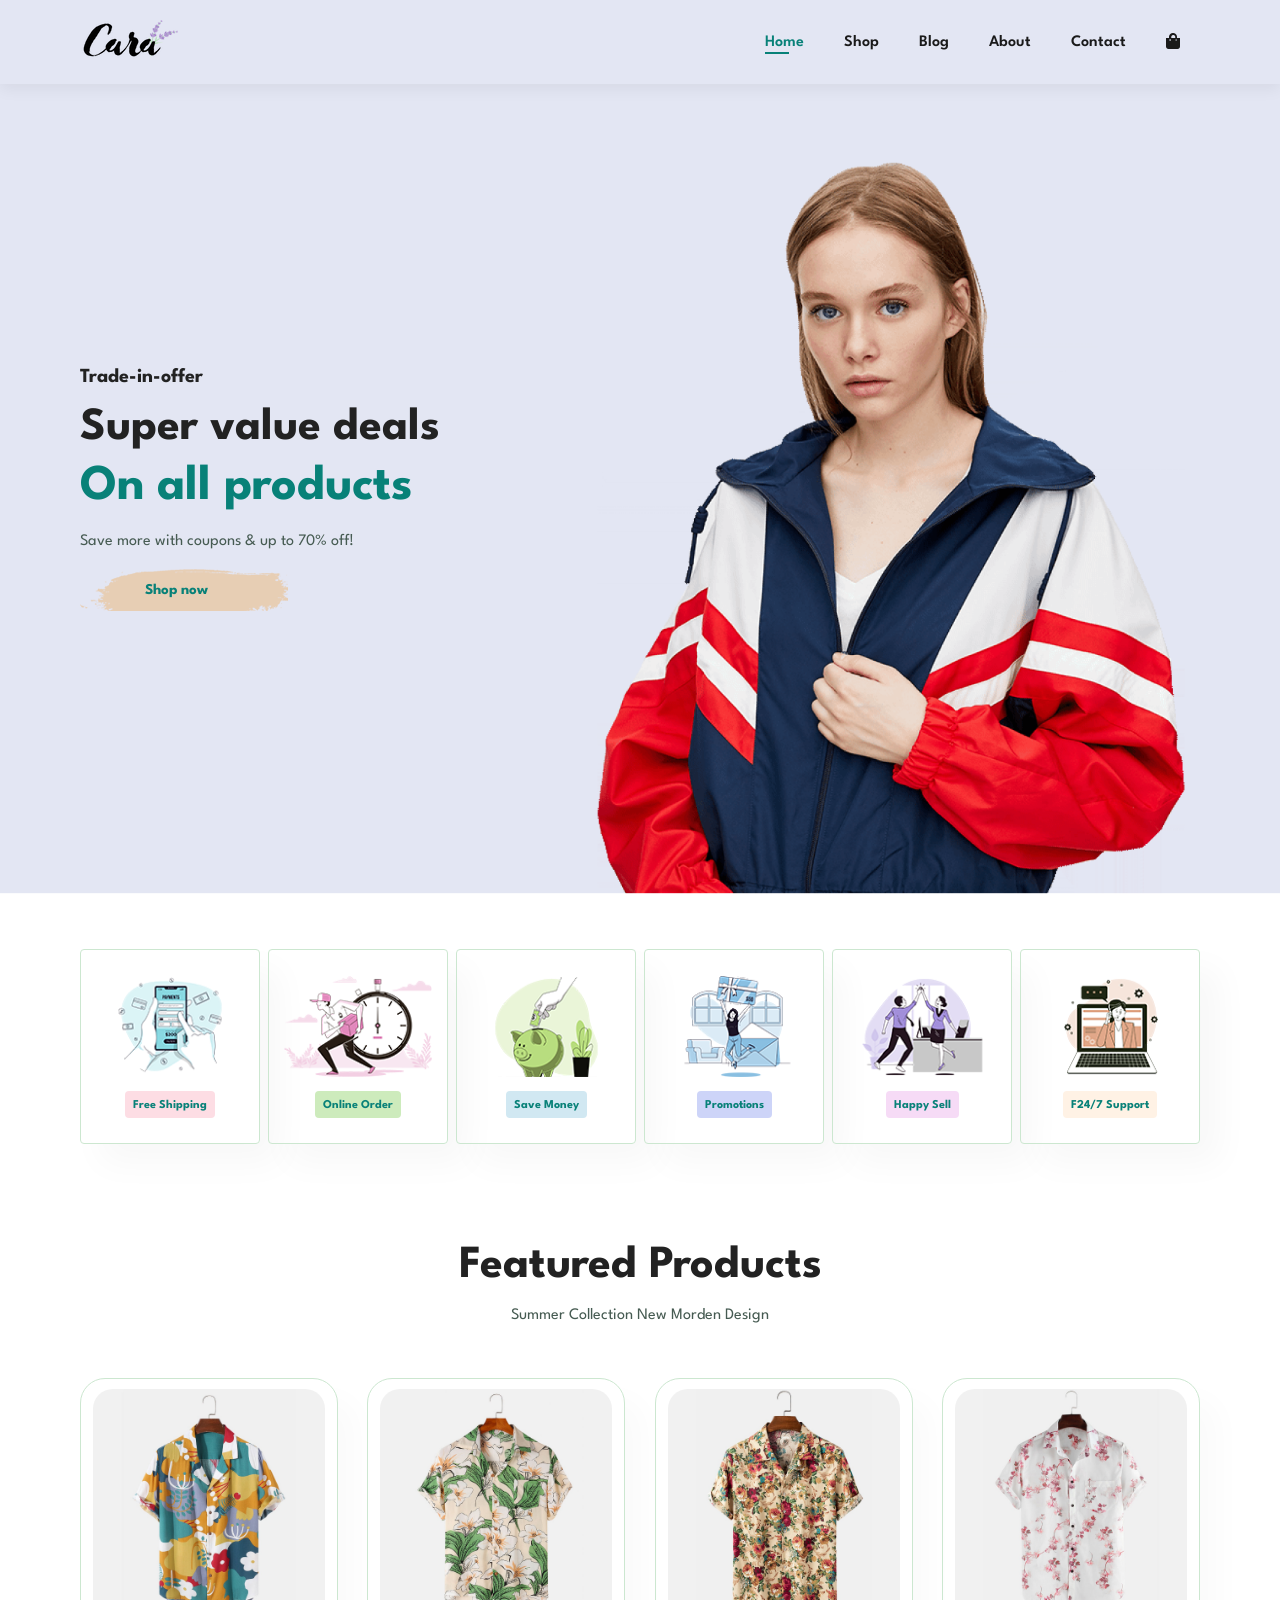
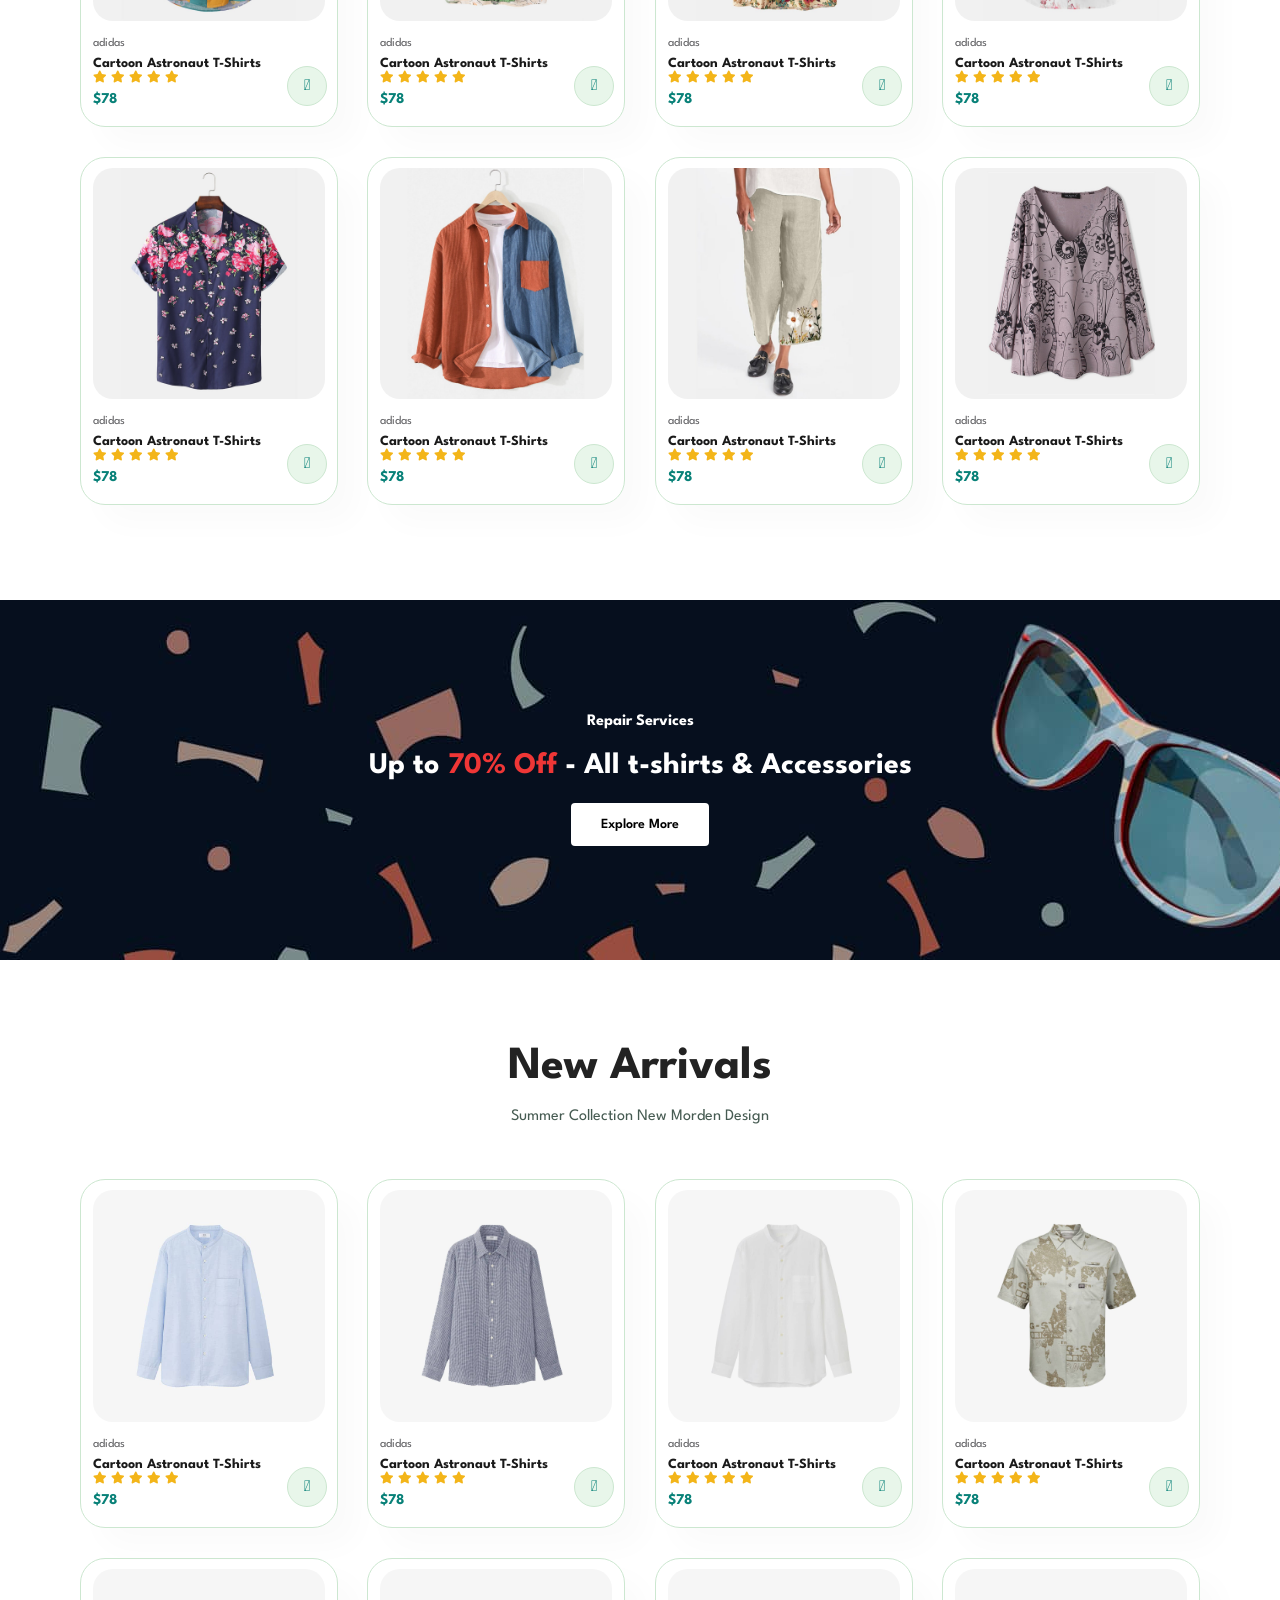
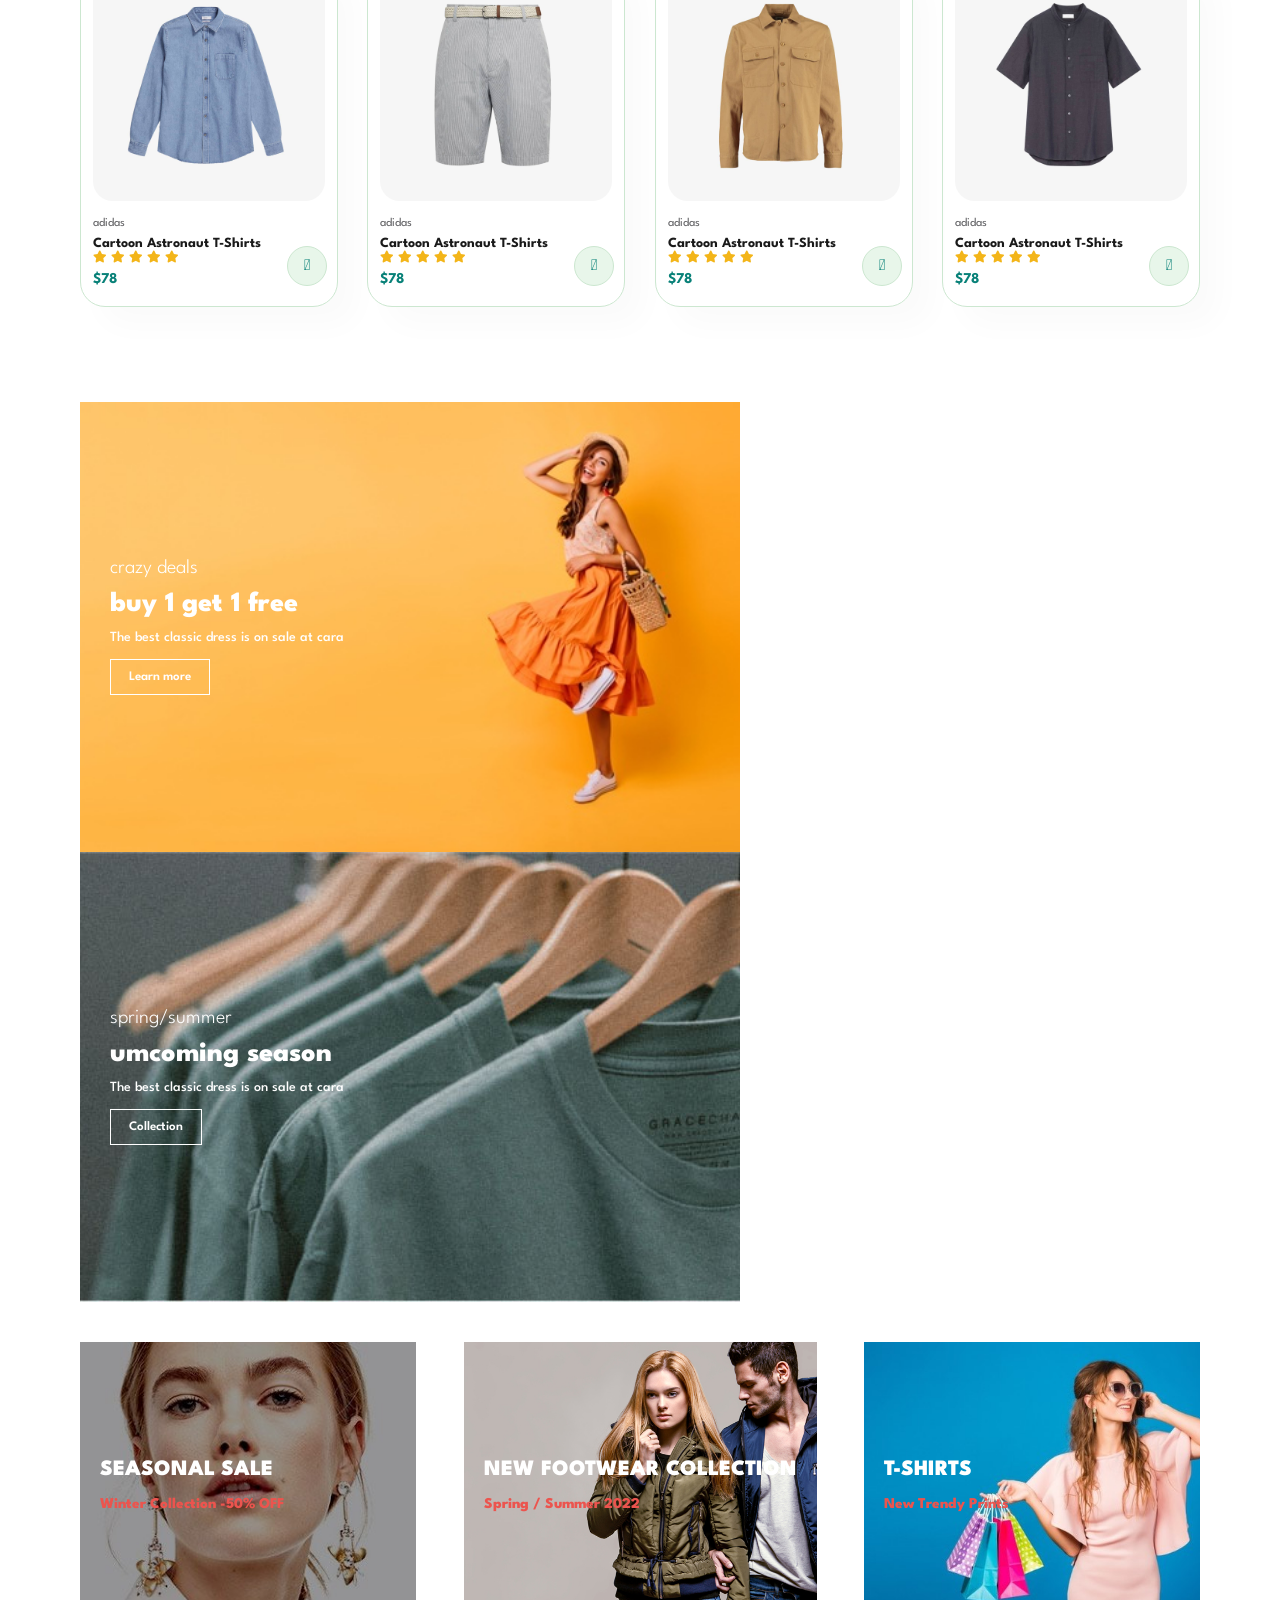
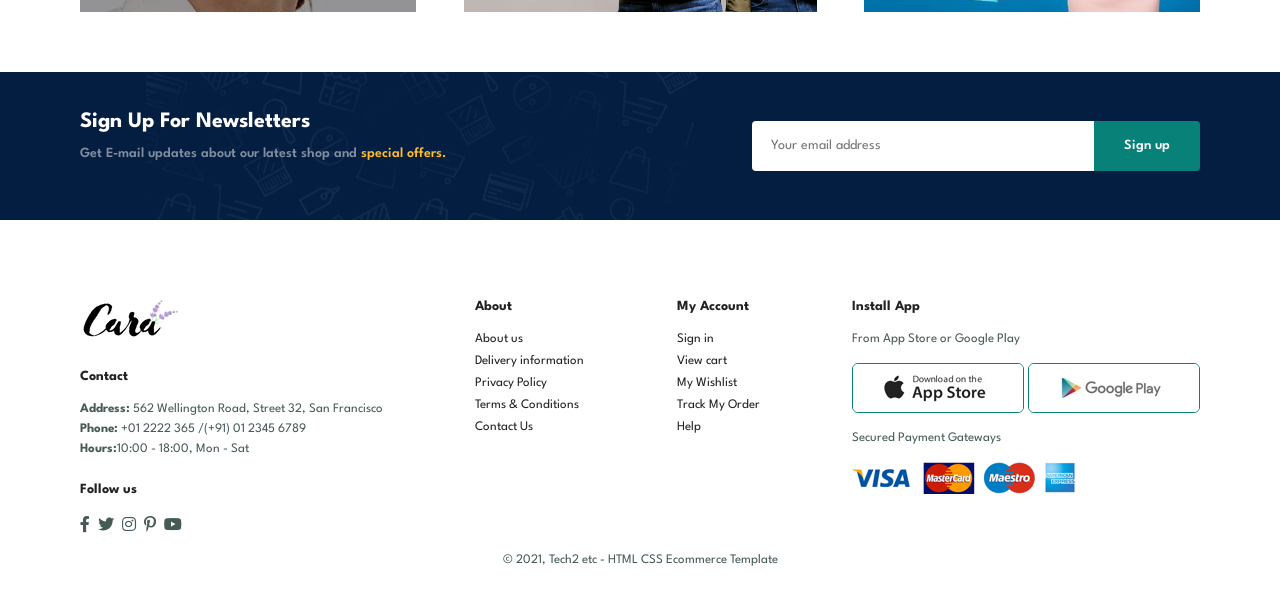
==== index.html @ e476ff04 "updated" ====
<!DOCTYPE html>
<html lang="en">
  <head>
    <meta charset="UTF-8" />
    <meta http-equiv="X-UA-Compatible" content="IE=edge" />
    <meta name="viewport" content="width=device-width, initial-scale=1.0" />
    <title>Tech2etc Ecommerce Tutorial</title>
    <!-- <link
      rel="stylesheet"
      href="path/to/font-awesome/css/font-awesome.min.css"
    /> -->
    <link
      rel="stylesheet"
      href="https://pro.fontawesome.com/releases/v5.10.0/css/all.css"
    />

    <link rel="stylesheet" href="style.css" />
  </head>
  <!-- were it is -->
  <body>
    <section id="header">
      <a href="index.html"><img src="img/logo.png" class="logo" alt="" /></a>

      <div>
        <ul id="navbar">
          <li><a class="active" href="index.html">Home</a></li>
          <li><a href="shop.html">Shop</a></li>
          <li><a href="blog.html">Blog</a></li>
          <li><a href="about.html">About</a></li>
          <li><a href="contact.html">Contact</a></li>
          <li id="lg-bag">
            <a href="cart.html"
              ><i class="fa fa-shopping-bag" aria-hidden="true"></i>
            </a>
          </li>
          <a href="#" id="close"><i class="far fa-times"></i></a>
        </ul>
      </div>
      <div id="mobile">
        <a href="cart.html"
          ><i class="fa fa-shopping-bag" aria-hidden="true"></i>
        </a>
        <i id="bar" class="fas fa-outdent"></i>
      </div>
    </section>

    <section id="hero">
      <h4>Trade-in-offer</h4>
      <h2>Super value deals</h2>
      <h1>On all products</h1>
      <p>Save more with coupons & up to 70% off!</p>
      <button>Shop now</button>
    </section>

    <section id="feature" class="section-p1">
      <div class="fe-box">
        <img src="img/features/f1.png" alt="" />
        <h6>Free Shipping</h6>
      </div>
      <div class="fe-box">
        <img src="img/features/f2.png" alt="" />
        <h6>Online Order</h6>
      </div>
      <div class="fe-box">
        <img src="img/features/f3.png" alt="" />
        <h6>Save Money</h6>
      </div>
      <div class="fe-box">
        <img src="img/features/f4.png" alt="" />
        <h6>Promotions</h6>
      </div>
      <div class="fe-box">
        <img src="img/features/f5.png" alt="" />
        <h6>Happy Sell</h6>
      </div>
      <div class="fe-box">
        <img src="img/features/f6.png" alt="" />
        <h6>F24/7 Support</h6>
      </div>
    </section>

    <section id="product1" class="section-p1">
      <h2>Featured Products</h2>
      <p>Summer Collection New Morden Design</p>
      <div class="pro-container">
        <div class="pro">
          <img src="img/products/f1.jpg" alt="" />
          <div class="des">
            <span>adidas</span>
            <h5>Cartoon Astronaut T-Shirts</h5>
            <div class="star">
              <i class="fas fa-star"></i>
              <i class="fas fa-star"></i>
              <i class="fas fa-star"></i>
              <i class="fas fa-star"></i>
              <i class="fas fa-star"></i>
            </div>
            <h4>$78</h4>
          </div>
          <a href="#"><i class="fal fa-shopping-cart cart"></i></a>
        </div>

        <div class="pro">
          <img src="img/products/f2.jpg" alt="" />
          <div class="des">
            <span>adidas</span>
            <h5>Cartoon Astronaut T-Shirts</h5>
            <div class="star">
              <i class="fas fa-star"></i>
              <i class="fas fa-star"></i>
              <i class="fas fa-star"></i>
              <i class="fas fa-star"></i>
              <i class="fas fa-star"></i>
            </div>
            <h4>$78</h4>
          </div>
          <a href="#"><i class="fal fa-shopping-cart cart"></i></a>
        </div>

        <div class="pro">
          <img src="img/products/f3.jpg" alt="" />
          <div class="des">
            <span>adidas</span>
            <h5>Cartoon Astronaut T-Shirts</h5>
            <div class="star">
              <i class="fas fa-star"></i>
              <i class="fas fa-star"></i>
              <i class="fas fa-star"></i>
              <i class="fas fa-star"></i>
              <i class="fas fa-star"></i>
            </div>
            <h4>$78</h4>
          </div>
          <a href="#"><i class="fal fa-shopping-cart cart"></i></a>
        </div>

        <div class="pro">
          <img src="img/products/f4.jpg" alt="" />
          <div class="des">
            <span>adidas</span>
            <h5>Cartoon Astronaut T-Shirts</h5>
            <div class="star">
              <i class="fas fa-star"></i>
              <i class="fas fa-star"></i>
              <i class="fas fa-star"></i>
              <i class="fas fa-star"></i>
              <i class="fas fa-star"></i>
            </div>
            <h4>$78</h4>
          </div>
          <a href="#"><i class="fal fa-shopping-cart cart"></i></a>
        </div>

        <div class="pro">
          <img src="img/products/f5.jpg" alt="" />
          <div class="des">
            <span>adidas</span>
            <h5>Cartoon Astronaut T-Shirts</h5>
            <div class="star">
              <i class="fas fa-star"></i>
              <i class="fas fa-star"></i>
              <i class="fas fa-star"></i>
              <i class="fas fa-star"></i>
              <i class="fas fa-star"></i>
            </div>
            <h4>$78</h4>
          </div>
          <a href="#"><i class="fal fa-shopping-cart cart"></i></a>
        </div>

        <div class="pro">
          <img src="img/products/f6.jpg" alt="" />
          <div class="des">
            <span>adidas</span>
            <h5>Cartoon Astronaut T-Shirts</h5>
            <div class="star">
              <i class="fas fa-star"></i>
              <i class="fas fa-star"></i>
              <i class="fas fa-star"></i>
              <i class="fas fa-star"></i>
              <i class="fas fa-star"></i>
            </div>
            <h4>$78</h4>
          </div>
          <a href="#"><i class="fal fa-shopping-cart cart"></i></a>
        </div>

        <div class="pro">
          <img src="img/products/f7.jpg" alt="" />
          <div class="des">
            <span>adidas</span>
            <h5>Cartoon Astronaut T-Shirts</h5>
            <div class="star">
              <i class="fas fa-star"></i>
              <i class="fas fa-star"></i>
              <i class="fas fa-star"></i>
              <i class="fas fa-star"></i>
              <i class="fas fa-star"></i>
            </div>
            <h4>$78</h4>
          </div>
          <a href="#"><i class="fal fa-shopping-cart cart"></i></a>
        </div>

        <div class="pro">
          <img src="img/products/f8.jpg" alt="" />
          <div class="des">
            <span>adidas</span>
            <h5>Cartoon Astronaut T-Shirts</h5>
            <div class="star">
              <i class="fas fa-star"></i>
              <i class="fas fa-star"></i>
              <i class="fas fa-star"></i>
              <i class="fas fa-star"></i>
              <i class="fas fa-star"></i>
            </div>
            <h4>$78</h4>
          </div>
          <a href="#"><i class="fal fa-shopping-cart cart"></i></a>
        </div>
      </div>
    </section>

    <section id="banner" class="section-m1">
      <h4>Repair Services</h4>
      <h2>Up to <span>70% Off</span> - All t-shirts & Accessories</h2>
      <button class="normal" onclick="openPopup()">Explore More</button>
    </section>

    <section id="product1" class="section-p1">
      <h2>New Arrivals</h2>
      <p>Summer Collection New Morden Design</p>
      <div class="pro-container">
        <div class="pro">
          <img src="img/products/n1.jpg" alt="" />
          <div class="des">
            <span>adidas</span>
            <h5>Cartoon Astronaut T-Shirts</h5>
            <div class="star">
              <i class="fas fa-star"></i>
              <i class="fas fa-star"></i>
              <i class="fas fa-star"></i>
              <i class="fas fa-star"></i>
              <i class="fas fa-star"></i>
            </div>
            <h4>$78</h4>
          </div>
          <a href="#"><i class="fal fa-shopping-cart cart"></i></a>
        </div>

        <div class="pro">
          <img src="img/products/n2.jpg" alt="" />
          <div class="des">
            <span>adidas</span>
            <h5>Cartoon Astronaut T-Shirts</h5>
            <div class="star">
              <i class="fas fa-star"></i>
              <i class="fas fa-star"></i>
              <i class="fas fa-star"></i>
              <i class="fas fa-star"></i>
              <i class="fas fa-star"></i>
            </div>
            <h4>$78</h4>
          </div>
          <a href="#"><i class="fal fa-shopping-cart cart"></i></a>
        </div>

        <div class="pro">
          <img src="img/products/n3.jpg" alt="" />
          <div class="des">
            <span>adidas</span>
            <h5>Cartoon Astronaut T-Shirts</h5>
            <div class="star">
              <i class="fas fa-star"></i>
              <i class="fas fa-star"></i>
              <i class="fas fa-star"></i>
              <i class="fas fa-star"></i>
              <i class="fas fa-star"></i>
            </div>
            <h4>$78</h4>
          </div>
          <a href="#"><i class="fal fa-shopping-cart cart"></i></a>
        </div>

        <div class="pro">
          <img src="img/products/n4.jpg" alt="" />
          <div class="des">
            <span>adidas</span>
            <h5>Cartoon Astronaut T-Shirts</h5>
            <div class="star">
              <i class="fas fa-star"></i>
              <i class="fas fa-star"></i>
              <i class="fas fa-star"></i>
              <i class="fas fa-star"></i>
              <i class="fas fa-star"></i>
            </div>
            <h4>$78</h4>
          </div>
          <a href="#"><i class="fal fa-shopping-cart cart"></i></a>
        </div>

        <div class="pro">
          <img src="img/products/n5.jpg" alt="" />
          <div class="des">
            <span>adidas</span>
            <h5>Cartoon Astronaut T-Shirts</h5>
            <div class="star">
              <i class="fas fa-star"></i>
              <i class="fas fa-star"></i>
              <i class="fas fa-star"></i>
              <i class="fas fa-star"></i>
              <i class="fas fa-star"></i>
            </div>
            <h4>$78</h4>
          </div>
          <a href="#"><i class="fal fa-shopping-cart cart"></i></a>
        </div>

        <div class="pro">
          <img src="img/products/n6.jpg" alt="" />
          <div class="des">
            <span>adidas</span>
            <h5>Cartoon Astronaut T-Shirts</h5>
            <div class="star">
              <i class="fas fa-star"></i>
              <i class="fas fa-star"></i>
              <i class="fas fa-star"></i>
              <i class="fas fa-star"></i>
              <i class="fas fa-star"></i>
            </div>
            <h4>$78</h4>
          </div>
          <a href="#"><i class="fal fa-shopping-cart cart"></i></a>
        </div>

        <div class="pro">
          <img src="img/products/n7.jpg" alt="" />
          <div class="des">
            <span>adidas</span>
            <h5>Cartoon Astronaut T-Shirts</h5>
            <div class="star">
              <i class="fas fa-star"></i>
              <i class="fas fa-star"></i>
              <i class="fas fa-star"></i>
              <i class="fas fa-star"></i>
              <i class="fas fa-star"></i>
            </div>
            <h4>$78</h4>
          </div>
          <a href="#"><i class="fal fa-shopping-cart cart"></i></a>
        </div>

        <div class="pro">
          <img src="img/products/n8.jpg" alt="" />
          <div class="des">
            <span>adidas</span>
            <h5>Cartoon Astronaut T-Shirts</h5>
            <div class="star">
              <i class="fas fa-star"></i>
              <i class="fas fa-star"></i>
              <i class="fas fa-star"></i>
              <i class="fas fa-star"></i>
              <i class="fas fa-star"></i>
            </div>
            <h4>$78</h4>
          </div>
          <a href="#"><i class="fal fa-shopping-cart cart"></i></a>
        </div>
      </div>
    </section>

    <section id="sm-banner" class="section-p1">
      <div class="banner-box">
        <h4>crazy deals</h4>
        <h2>buy 1 get 1 free</h2>
        <span>The best classic dress is on sale at cara</span>
        <button class="white">Learn more</button>
      </div>
      <div class="banner-box banner-box2">
        <h4>spring/summer</h4>
        <h2>umcoming season</h2>
        <span>The best classic dress is on sale at cara</span>
        <button class="white">Collection</button>
      </div>
    </section>

    <section id="banner3">
      <div class="banner-box">
        <h2>SEASONAL SALE</h2>
        <h3>Winter Collection -50% OFF</h3>
      </div>
      <div class="banner-box banner-box2">
        <h2>NEW FOOTWEAR COLLECTION</h2>
        <h3>Spring / Summer 2022</h3>
      </div>
      <div class="banner-box banner-box3">
        <h2>T-SHIRTS</h2>
        <h3>New Trendy Prints</h3>
      </div>
    </section>

    <section id="newsletter" class="section-p1 section-m1">
      <div class="newstext">
        <h4>Sign Up For Newsletters</h4>
        <p>
          Get E-mail updates about our latest shop and
          <span>special offers.</span>
        </p>
      </div>
      <div class="form">
        <input type="text" placeholder="Your email address" />
        <button class="normal">Sign up</button>
      </div>
    </section>

    <footer class="section-p1">
      <div class="col">
        <img class="logo" src="img/logo.png" alt="" />
        <h4>Contact</h4>
        <p>
          <strong>Address:</strong> 562 Wellington Road, Street 32, San
          Francisco
        </p>
        <p><strong>Phone:</strong> +01 2222 365 /(+91) 01 2345 6789</p>
        <p><strong>Hours:</strong>10:00 - 18:00, Mon - Sat</p>
        <div class="follow">
          <h4>Follow us</h4>
          <div class="icon">
            <i class="fab fa-facebook-f"></i>
            <i class="fab fa-twitter"></i>
            <i class="fab fa-instagram"></i>
            <i class="fab fa-pinterest-p"></i>
            <i class="fab fa-youtube"></i>
          </div>
        </div>
      </div>
      <div class="col">
        <h4>About</h4>
        <a href="#">About us</a>
        <a href="#">Delivery information</a>
        <a href="#">Privacy Policy</a>
        <a href="#">Terms & Conditions</a>
        <a href="#">Contact Us</a>
      </div>

      <div class="col">
        <h4>My Account</h4>
        <a href="#">Sign in</a>
        <a href="#">View cart</a>
        <a href="#">My Wishlist</a>
        <a href="#">Track My Order</a>
        <a href="#">Help</a>
      </div>

      <div class="col install">
        <h4>Install App</h4>
        <p>From App Store or Google Play</p>
        <div class="row">
          <img src="img/pay/app.jpg" alt="" />
          <img src="img/pay/play.jpg" alt="" />
        </div>
        <p>Secured Payment Gateways</p>
        <img src="img/pay/pay.png" alt="" />
      </div>

      <div class="copyright">
        <p>© 2021, Tech2 etc - HTML CSS Ecommerce Template</p>
      </div>
    </footer>

    <script src="script.js"></script>
  </body>
</html>
---- style.css ----
@import url("https://fonts.googleapis.com/css2?family=Spartan:wght@100;200;300;400;500;600;700;800;900&display=swap");
* {
  margin: 0;
  padding: 0;
  box-sizing: border-box;
  font-family: "Spartan", sans-serif;
}

html {
  scroll-behavior: smooth;
}

/* Global Styles */

h1 {
  font-size: 50px;
  line-height: 64px;
  color: #222;
}

h2 {
  font-size: 46px;
  line-height: 54px;
  color: #222;
}

h4 {
  font-size: 20px;
  color: #222;
}

h6 {
  font-weight: 700;
  font-size: 12px;
}

p {
  font-size: 16px;
  color: #465b52;
  margin: 15px 0 20px 0;
}

.section-p1 {
  padding: 40px 80px;
}

.section-m1 {
  margin: 40px 0;
}

button.normal {
  font-size: 14px;
  font-weight: 600;
  padding: 15px 30px;
  color: #000;
  background-color: #fff;
  border-radius: 4px;
  cursor: pointer;
  border: none;
  outline: none;
  transition: 0.2s;
}

button.white {
  font-size: 13px;
  font-weight: 600;
  padding: 11px 18px;
  color: #fff;
  background-color: transparent;
  cursor: pointer;
  border: 1px solid #fff;
  outline: none;
  transition: 0.2s;
}

body {
  width: 100%;
}

#header {
  display: flex;
  align-items: center;
  justify-content: space-between;
  padding: 20px 80px;
  background: #e3e6f3;
  box-shadow: 0 5px 15px rgba(0, 0, 0, 0.06);
  z-index: 999;
  position: sticky;
  top: 0;
  left: 0;
}

#navbar {
  display: flex;
  align-items: center;
  justify-content: center;
}

#navbar li {
  list-style: none;
  padding: 0 20px;
  position: relative;
}

#navbar li a {
  text-decoration: none;
  font-size: 16px;
  font-weight: 600;
  color: #1a1a1a;
  transition: 0.3s ease;
}

#navbar li a:hover,
#navbar li a.active {
  color: #088178;
}

#navbar li a.active::after,
#navbar li a:hover::after {
  content: "";
  width: 30%;
  height: 2px;
  background: #088178;
  position: absolute;
  bottom: -4px;
  left: 20px;
}

#mobile {
  display: none;
  align-items: center;
}

#close {
  display: none;
}

#hero {
  background-image: url(img/hero4.png);
  height: 90vh;
  width: 100%;
  background-size: cover;
  background-position: top 25% right 0;
  padding: 0 80px;
  display: flex;
  flex-direction: column;
  align-items: flex-start;
  justify-content: center;
}

#hero h4 {
  padding-bottom: 15px;
}

#hero h1 {
  color: #088178;
}

#hero button {
  background-image: url("img/button.png");
  background-color: transparent;
  color: #088178;
  border: 0;
  padding: 14px 80px 14px 65px;
  background-repeat: no-repeat;
  cursor: pointer;
  font-weight: 700;
  font-size: 15px;
}

#feature {
  display: flex;
  align-items: center;
  justify-content: space-between;
  flex-wrap: wrap;
}

#feature .fe-box {
  width: 180px;
  text-align: center;
  padding: 25px 15px;
  box-shadow: 20px 20px 34px rgba(0, 0, 0, 0.03);
  border: 1px solid #cce7d0;
  border-radius: 4px;
  margin: 15px 0;
}

#feature .fe-box:hover {
  box-shadow: 10px 10px 54px rgba(70, 62, 211, 0.1);
}

#feature .fe-box img {
  width: 100%;
  margin-bottom: 10px;
}

#feature .fe-box h6 {
  display: inline-block;
  padding: 9px 8px 6px 8px;
  line-height: 1;
  border-radius: 4px;
  color: #088178;
  background-color: #fddde4;
}

#feature .fe-box:nth-child(2) h6 {
  background-color: #cdebbc;
}

#feature .fe-box:nth-child(3) h6 {
  background-color: #d1e8f2;
}

#feature .fe-box:nth-child(4) h6 {
  background-color: #cdd4f8;
}

#feature .fe-box:nth-child(5) h6 {
  background-color: #f6dbf6;
}

#feature .fe-box:nth-child(6) h6 {
  background-color: #fff2e5;
}

#product1 {
  text-align: center;
}

#product1 .pro-container {
  display: flex;
  justify-content: space-between;
  padding-top: 20px;
  flex-wrap: wrap;
}

#product1 .pro {
  width: 23%;
  min-width: 250px;
  padding: 10px 12px;
  border: 1px solid #cce7d0;
  border-radius: 25px;
  cursor: pointer;
  box-shadow: 20px 20px 30px rgba(0, 0, 0, 0.02);
  margin: 15px 0;
  transition: 0.2s ease;
  position: relative;
}

#product1 .pro:hover {
  box-shadow: 20px 20px 30px rgba(0, 0, 0, 0.06);
}

#product1 .pro img {
  width: 100%;
  border-radius: 20px;
}

#product1 .pro .des {
  text-align: start;
  padding: 10px 0;
}

#product1 .pro .des span {
  color: #606063;
  font-size: 12px;
}

#product1 .pro .des h5 {
  padding-top: 7px;
  color: #1a1a1a;
  font-size: 14px;
}

#product1 .pro .des i {
  font-size: 12px;
  color: rgb(243, 181, 25);
}

#product1 .pro .des h4 {
  padding-top: 7px;
  font-size: 15px;
  font-weight: 700;
  color: #088178;
}

#product1 .pro .cart {
  width: 40px;
  height: 40px;
  line-height: 40px;
  border-radius: 50px;
  background-color: #e8f6ea;
  font-weight: 500;
  color: #088178;
  border: 1px solid #cce7d0;
  position: absolute;
  bottom: 20px;
  right: 10px;
}

#banner {
  display: flex;
  flex-direction: column;
  justify-content: center;
  align-items: center;
  text-align: center;
  background-image: url(img/banner/b2.jpg);
  width: 100%;
  height: 40vh;
  background-size: cover;
  background-position: center;
}

#banner h4 {
  color: #fff;
  font-size: 16px;
}

#banner h2 {
  color: #fff;
  font-size: 30px;
  padding: 10px 0;
}

#banner h2 span {
  color: #ef3636;
}

#banner button:hover {
  background: #088178;
  color: #fff;
}

#sm-banner {
  display: flex;
  justify-content: space-between;
  flex-wrap: wrap;
}

#sm-banner .banner-box {
  display: flex;
  flex-direction: column;
  justify-content: center;
  align-items: flex-start;
  background-image: url(img/banner/b17.jpg);
  min-width: 660px;
  height: 50vh;
  background-size: cover;
  background-position: center;
  padding: 30px;
}

#sm-banner .banner-box2 {
  background-image: url(img/banner/b10.jpg);
}

#sm-banner h4 {
  color: #fff;
  font-size: 20px;
  font-weight: 300;
}

#sm-banner h2 {
  color: #fff;
  font-size: 28px;
  font-weight: 800;
}

#sm-banner span {
  color: #fff;
  font-size: 14px;
  font-weight: 500;
  padding-bottom: 15px;
}

#sm-banner .banner-box:hover button {
  background-color: #088178;
  border: 1px solid #088178;
}

#banner3 {
  display: flex;
  justify-content: space-between;
  flex-wrap: wrap;
  padding: 0 80px;
}

#banner3 .banner-box {
  display: flex;
  flex-direction: column;
  justify-content: center;
  align-items: flex-start;
  background-image: url(img/banner/b7.jpg);
  min-width: 30%;
  height: 30vh;
  background-size: cover;
  background-position: center;
  padding: 20px;
  margin-bottom: 20px;
}

#banner3 .banner-box2 {
  background-image: url(img/banner/b4.jpg);
}

#banner3 .banner-box3 {
  background-image: url(img/banner/b18.jpg);
}

#banner3 h2 {
  color: #fff;
  font-weight: 900;
  font-size: 22px;
}

#banner3 h3 {
  color: #ec544e;
  font-weight: 800;
  font-size: 15px;
}

#newsletter {
  display: flex;
  justify-content: space-between;
  flex-wrap: wrap;
  align-items: center;
  background-image: url("img/banner/b14.png");
  background-repeat: no-repeat;
  background-position: 20% 30%;
  background-color: #041e42;
}

#newsletter h4 {
  font-size: 22px;
  font-weight: 700;
  color: #fff;
}

#newsletter p {
  font-size: 14px;
  font-weight: 600;
  color: #818ea0;
}

#newsletter p span {
  color: #ffbd27;
}

#newsletter .form {
  display: flex;
  width: 40%;
}

#newsletter input {
  height: 3.125rem;
  padding: 0 1.25em;
  font-size: 14px;
  width: 100%;
  border: 1px solid transparent;
  border-radius: 4px;
  outline: none;
  border-top-right-radius: 0;
  border-bottom-right-radius: 0;
}

#newsletter button {
  background-color: #088178;
  color: #fff;
  white-space: nowrap;
  border-top-left-radius: 0;
  border-bottom-left-radius: 0;
}

footer {
  display: flex;
  flex-wrap: wrap;
  justify-content: space-between;
}

footer .col {
  display: flex;
  flex-direction: column;
  align-items: flex-start;
  margin-bottom: 20px;
}

footer .logo {
  margin-bottom: 30px;
}

footer h4 {
  font-size: 14px;
  padding-bottom: 20px;
}

footer p {
  font-size: 13px;
  margin: 0 0 8px 0;
}

footer a {
  font-size: 13px;
  text-decoration: none;
  color: #222;
  margin-bottom: 10px;
}

footer .follow {
  margin-top: 20px;
}

footer .follow i {
  color: #465b52;
  padding-right: 4px;
  cursor: pointer;
}

footer .install .row img {
  border: 1px solid #088178;
  border-radius: 6px;
}

footer .install img {
  margin: 10px 0 15px 0;
}

footer .follow i:hover,
footer a:hover {
  color: #088178;
}

footer .copyright {
  width: 100%;
  text-align: center;
}

/* shop page */
#page-header {
  background-image: url("img/banner/b1.jpg");
  width: 100%;
  height: 40vh;
  background-size: cover;
  display: flex;
  justify-content: center;
  text-align: center;
  flex-direction: column;
  padding: 14px;
}

#page-header h2,
#page-header p {
  color: #fff;
}

#pagination {
  text-align: center;
}

#pagination a {
  text-decoration: none;
  background-color: #088178;
  padding: 15px 25px;
  border-radius: 4px;
  color: #fff;
  font-weight: 600;
}

#pagination a i {
  font-size: 16px;
  font-weight: 600;
}

/* single product */

#prodetails {
  display: flex;
  margin-top: 20px;
}

#prodetails .single-pro-image {
  width: 40%;
  margin-right: 50px;
}

.small-img-group {
  display: flex;
  justify-content: space-between;
}

.small-img-col {
  flex-basis: 24%;
  cursor: pointer;
}

#prodetails .single-pro-details {
  width: 50%;
  padding-top: 30px;
}

#prodetails .single-pro-details h4 {
  padding: 40px 0 20px 0;
}

#prodetails .single-pro-details h2 {
  font-size: 26px;
}

#prodetails .single-pro-details select {
  display: block;
  padding: 5px 10px;
  margin-bottom: 10px;
}

#prodetails .single-pro-details input {
  width: 50px;
  height: 47px;
  padding-left: 10px;
  font-size: 16px;
  margin-right: 10px;
}

#prodetails .single-pro-details input:focus {
  outline: none;
}

#prodetails .single-pro-details button {
  background-color: #088178;
  color: #fff;
}

#prodetails .single-pro-details span {
  line-height: 25px;
}
/* Media */

/* blog-page */
#page-header.blog-header {
  background-image: url(img/banner/b19.jpg);
}

#blog {
  padding: 150px 150px 0 150px;
}

#blog .blog-box {
  display: flex;
  align-items: center;
  width: 100%;
  position: relative;
  margin-bottom: 90px;
}

#blog .blog-img {
  width: 50%;
  margin-right: 40px;
}

#blog img {
  width: 100%;
  height: 360px;
  object-fit: cover;
}

#blog .blog-details {
  width: 50%;
}

#blog .blog-details a {
  text-decoration: none;
  font-size: 11px;
  color: #000;
  font-weight: 700;
  position: relative;
  transition: 0;
}

#blog .blog-details a::after {
  content: "";
  width: 50px;
  height: 1px;
  background-color: #000;
  position: absolute;
  top: 4px;
  right: -60px;
}

#blog .blog-details a:hover {
  color: #088178;
}

#blog .blog-details a:hover::after {
  background-color: #088178;
}

#blog .blog-box h1 {
  position: absolute;
  top: -40px;
  left: 0;
  font-size: 70px;
  font-weight: 700;
  color: #c9cbce;
  z-index: -9;
}

#blog .blog-box {
  display: flex;
  align-items: center;
  width: 100%;
  position: relative;
  margin-bottom: 90px;
}

/* about-page */

#page-header.about-header {
  background-image: url(img/about/banner.png);
}

#about-head {
  display: flex;
  align-items: center;
}

#about-head img {
  width: 50%;
  height: auto;
}

#about-head div {
  padding-left: 40px;
}

#about-app {
  text-align: center;
}

#about-app .video {
  width: 70%;
  height: 100%;
  margin: 30px auto 0 auto;
}

#about-app .video video {
  width: 100%;
  height: 100%;
  border-radius: 20px;
}

/* contact-page */

#contact-details {
  display: flex;
  align-items: center;
  justify-content: space-between;
}

#contact-details .details {
  width: 40%;
}

#contact-details .details span,
#form-details form span {
  font-size: 12px;
}

#contact-details .details h2,
#form-details form h2 {
  font-size: 26px;
  line-height: 35px;
  padding: 20px 0;
}

#contact-details .details h3 {
  font-size: 16px;
  padding-bottom: 15px;
}

#contact-details .details li {
  list-style: none;
  display: flex;
  padding: 10px 0;
}

#contact-details .details li i {
  font-size: 14px;
  padding-right: 22px;
}

#contact-details .details li p {
  margin: 0;
  font-size: 14px;
}

#contact-details .map {
  width: 55%;
  height: 400px;
}

#contact-details .map iframe {
  width: 100%;
  height: 100%;
}

#form-details {
  display: flex;
  justify-content: space-between;
  margin: 30px;
  padding: 80px;
  border: 1px solid #e1e1e1;
}

#form-details form {
  width: 65%;
  display: flex;
  flex-direction: column;
  align-items: flex-start;
}

#form-details form input,
#form-details form textarea {
  width: 100%;
  padding: 12px 15px;
  outline: none;
  margin-bottom: 20px;
  border: 1px solid #e1e1e1;
}

#form-details form button {
  background-color: #088178;
  color: #fff;
}

#form-details .people div {
  padding-bottom: 25px;
  display: flex;
  align-items: flex-start;
}

#form-details .people div img {
  width: 65px;
  height: 65px;
  object-fit: cover;
  margin-right: 15px;
}

#form-details .people div p {
  margin: 0;
  font-size: 13px;
  line-height: 25px;
}

#form-details .people div p span {
  display: block;
  font-size: 16px;
  font-weight: 600;
  color: #000;
}

/* cart-page */

#cart {
  overflow-x: auto;
}

#cart table {
  width: 100%;
  border-collapse: collapse;
  table-layout: fixed;
  white-space: nowrap;
}

#cart table img {
  width: 70px;
}

#cart table td:nth-child(1) {
  width: 100px;
  text-align: center;
}

#cart table td:nth-child(2) {
  width: 150px;
  text-align: center;
}

#cart table td:nth-child(3) {
  width: 200px;
  text-align: center;
}

#cart table td:nth-child(4),
#cart table td:nth-child(5),
#cart table td:nth-child(6) {
  width: 150px;
  text-align: center;
}

#cart table td:nth-child(5) input {
  width: 70px;
  padding: 10px 5px 10px 15px;
}

#cart table thead {
  border: 1px solid #e2e9e1;
  border-left: none;
  border-right: none;
}

#cart table thead td {
  font-weight: 700;
  text-transform: uppercase;
  font-size: 13px;
  padding: 18px 0;
}

#cart table tbody tr td {
  padding-top: 15px;
}

#cart table tbody td {
  font-size: 13px;
}

#cart-add {
  display: flex;
  flex-wrap: wrap;
  justify-content: space-between;
}

#coupon {
  width: 50%;
  margin-bottom: 30px;
}

#coupon h3,
#subtotal h3 {
  padding-bottom: 15px;
}

#coupon input {
  padding: 10px 20px;
  outline: none;
  width: 60%;
  margin-right: 10px;
  border: 1px solid #e2e9e1;
}

#coupon button,
#subtotal button {
  background-color: #088178;
  color: #fff;
  padding: 12px 20px;
}

#subtotal {
  width: 50%;
  margin-bottom: 30px;
  border: 1px solid #e2e9e1;
  padding: 30px;
}

#subtotal table {
  border-collapse: collapse;
  width: 100%;
  margin-bottom: 20px;
}

#subtotal table td {
  width: 50%;
  border: 1px solid #e2e9e1;
  padding: 10px;
  font-size: 13px;
}

@media (max-width: 799px) {
  .section-p1 {
    padding: 40px 40px;
  }

  #navbar {
    display: flex;
    flex-direction: column;
    align-items: flex-start;
    justify-content: flex-start;
    position: fixed;
    top: 0;
    right: -300px;
    height: 100vh;
    width: 300px;
    background-color: #e3e6f3;
    box-shadow: 0 40px 60px rgba(0, 0, 0, 0.01);
    padding: 80px 0 0 10px;
    transition: 0.3s;
  }

  #navbar.active {
    right: 0px;
  }

  #navbar li {
    margin-bottom: 25px;
  }

  #mobile {
    display: flex;
    align-items: center;
  }

  #mobile i {
    color: #1a1a1a;
    font-size: 24px;
    padding-left: 20px;
  }

  #close {
    display: initial;
    position: absolute;
    top: 30px;
    left: 30px;
    color: #222;
    font-size: 24px;
  }

  #lg-bag {
    display: none;
  }

  #hero {
    height: 70vh;
    padding: 0 80px;
    background-position: top 30% right 30%;
  }

  #feature {
    justify-content: center;
  }

  #feature .fe-box {
    margin: 15px 15px;
  }

  #product1 .pro-container {
    justify-content: center;
  }

  #product1 .pro {
    margin: 15px;
  }

  #banner {
    height: 25vh;
  }

  #sm-banner .banner-box {
    min-width: 100%;
    height: 30vh;
  }

  #banner3 {
    padding: 0 40px;
  }

  #banner3 .banner-box {
    width: 28%;
  }

  #newsletter .form {
    width: 70%;
  }

  /* contact-page */

  #form-details {
    padding: 40px;
  }

  #form-details form {
    width: 50%;
  }
}

@media (max-width: 477px) {
  .section-p1 {
    padding: 20px;
  }

  #header {
    padding: 10px 30px;
  }

  #hero {
    padding: 0 20px;
    background-position: 55%;
  }

  h1 {
    font-size: 38px;
  }

  h2 {
    font-size: 32px;
  }

  #feature {
    justify-content: space-between;
  }

  #feature .fe-box {
    width: 178px;
    margin: 0 0 15px 0;
  }

  #product1 .pro {
    width: 100%;
  }

  #banner {
    height: 40vh;
  }

  #sm-banner .banner-box {
    height: 40vh;
  }

  #sm-banner .banner-box2 {
    margin-top: 20px;
  }

  #banner3 {
    padding: 0 20px;
  }

  #banner3 .banner-box {
    width: 100%;
  }

  #newsletter {
    padding: 40px 20px;
  }

  #newsletter .form {
    width: 100%;
  }

  footer .copoyright {
    text-align: start;
  }

  /* single product */

  #prodetails {
    display: flex;
    flex-direction: column;
  }

  #prodetails .single-pro-image {
    width: 100%;
    margin-right: 0px;
  }

  #prodetails .single-pro-details {
    width: 100%;
  }

  /* blog rage */

  #blog {
    padding: 100px 20px 0 20px;
  }

  #blog .blog-box {
    display: flex;
    flex-direction: column;
    align-items: flex-start;
  }

  #blog .blog-img {
    width: 100%;
    margin-right: 0px;
    margin-bottom: 30px;
  }

  #blog .blog-details {
    width: 100%;
  }

  /* about-page */

  #about-head {
    flex-direction: column;
  }

  #about-head img {
    width: 100%;
    margin-bottom: 20px;
  }

  #about-head div {
    padding-left: 0px;
  }

  #about-app .video {
    width: 100%;
    margin: 30px auto 0 auto;
  }

  /* contact-page */

  #contact-details {
    flex-direction: column;
  }

  #contact-details .details {
    width: 100%;
    margin-bottom: 30px;
  }

  #contact-details .map {
    width: 100%;
  }

  #form-details {
    margin: 10px;
    padding: 30px 10px;
    flex-wrap: wrap;
  }

  #form-details form {
    width: 100%;
    margin-bottom: 30px;
  }

  /* cart-page */

  #cart-add {
    flex-direction: column;
  }

  #coupon {
    width: 100%;
  }

  #subtotal {
    width: 100%;
    padding: 20px;
  }
}
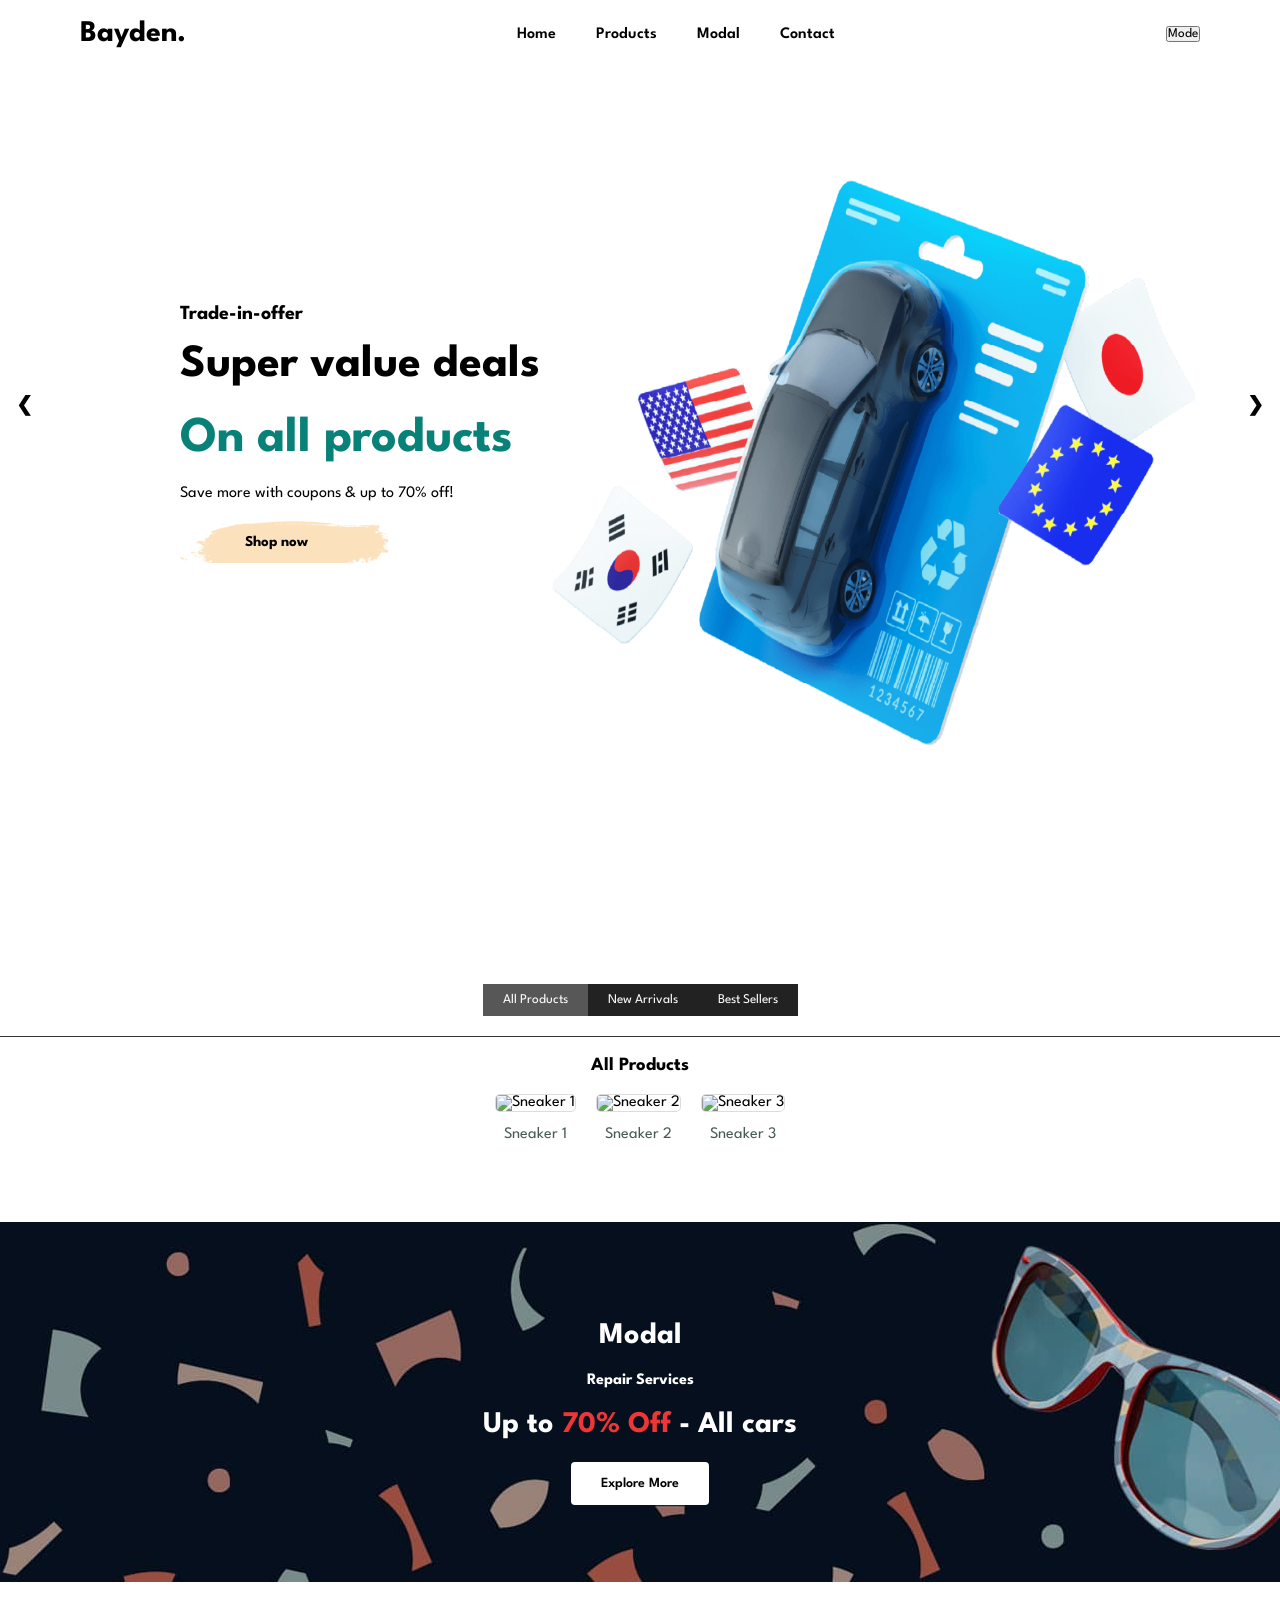
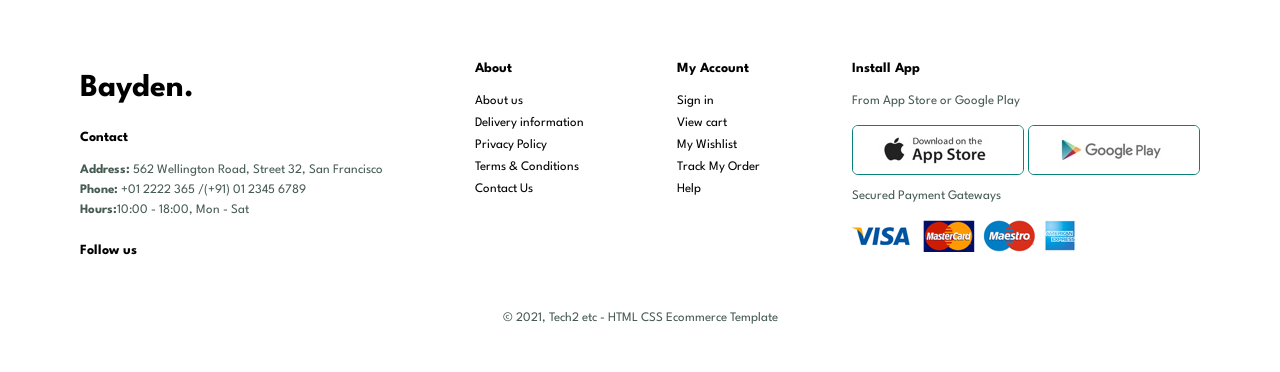
==== commit 99c2eebd: "add" ====
--- a/index.html
+++ b/index.html
@@ -4,47 +4,51 @@
     <meta charset="UTF-8" />
     <meta http-equiv="X-UA-Compatible" content="IE=edge" />
     <meta name="viewport" content="width=device-width, initial-scale=1.0" />
-    <title>Tech2etc Ecommerce Tutorial</title>
-    <!-- <link
-      rel="stylesheet"
-      href="path/to/font-awesome/css/font-awesome.min.css"
-    /> -->
-    <link
-      rel="stylesheet"
-      href="https://pro.fontawesome.com/releases/v5.10.0/css/all.css"
-    />
-
+    <title>GOS</title>
     <link rel="stylesheet" href="style.css" />
   </head>
-  <!-- were it is -->
   <body>
     <section id="header">
-      <a href="index.html"><img src="img/logo.png" class="logo" alt="" /></a>
-
+      <a href="index.html">Bayden.</a>
       <div>
         <ul id="navbar">
-          <li><a class="active" href="index.html">Home</a></li>
-          <li><a href="shop.html">Shop</a></li>
-          <li><a href="blog.html">Blog</a></li>
-          <li><a href="about.html">About</a></li>
-          <li><a href="contact.html">Contact</a></li>
-          <li id="lg-bag">
-            <a href="cart.html"
-              ><i class="fa fa-shopping-bag" aria-hidden="true"></i>
-            </a>
-          </li>
+          <li><a href="#home">Home</a></li>
+          <li><a href="#products">Products</a></li>
+          <li><a href="#banner">Modal</a></li>
+          <li><a href="#contact">Contact</a></li>
           <a href="#" id="close"><i class="far fa-times"></i></a>
         </ul>
       </div>
       <div id="mobile">
         <a href="cart.html"
-          ><i class="fa fa-shopping-bag" aria-hidden="true"></i>
-        </a>
+          ><i class="fa fa-shopping-bag" aria-hidden="true"></i
+        ></a>
         <i id="bar" class="fas fa-outdent"></i>
       </div>
+      <button onclick="toggleDarkMode()">Mode</button>
     </section>
 
-    <section id="hero">
+    <div class="container" id="home">
+      <div class="mySlides">
+        <img src="img/fon1.png" style="width: 100%; height: 56rem" />
+      </div>
+      <div class="mySlides">
+        <img src="img/fon2.png" style="width: 100%; height: 56rem" />
+      </div>
+      <div class="mySlides">
+        <img src="img/fon3.png" style="width: 100%; height: 56rem" />
+      </div>
+      <div class="mySlides">
+        <img src="img/fon4.png" style="width: 100%; height: 56rem" />
+      </div>
+      <div class="mySlides">
+        <img src="img/fon5.png" style="width: 100%; height: 56rem" />
+      </div>
+      <a class="prev" onclick="plusSlides(-1)">❮</a>
+      <a class="next" onclick="plusSlides(1)">❯</a>
+    </div>
+
+    <section class="position" id="hero">
       <h4>Trade-in-offer</h4>
       <h2>Super value deals</h2>
       <h1>On all products</h1>
@@ -52,370 +56,115 @@
       <button>Shop now</button>
     </section>
 
-    <section id="feature" class="section-p1">
-      <div class="fe-box">
-        <img src="img/features/f1.png" alt="" />
-        <h6>Free Shipping</h6>
-      </div>
-      <div class="fe-box">
-        <img src="img/features/f2.png" alt="" />
-        <h6>Online Order</h6>
-      </div>
-      <div class="fe-box">
-        <img src="img/features/f3.png" alt="" />
-        <h6>Save Money</h6>
-      </div>
-      <div class="fe-box">
-        <img src="img/features/f4.png" alt="" />
-        <h6>Promotions</h6>
-      </div>
-      <div class="fe-box">
-        <img src="img/features/f5.png" alt="" />
-        <h6>Happy Sell</h6>
-      </div>
-      <div class="fe-box">
-        <img src="img/features/f6.png" alt="" />
-        <h6>F24/7 Support</h6>
-      </div>
+    <div id="products" class="tabs">
+      <button class="tablink active" data-tab="Tab1">All Products</button>
+      <button class="tablink" data-tab="Tab2">New Arrivals</button>
+      <button class="tablink" data-tab="Tab3">Best Sellers</button>
+    </div>
+
+    <div id="Tab1" class="tabcontent" style="display: block">
+      <h3>All Products</h3>
+      <div class="products">
+        <div class="product">
+          <img
+            src="https://nikearprod.vtexassets.com/arquivos/ids/867273-800-800?width=800&height=800&aspect=true"
+            alt="Sneaker 1"
+          />
+          <p>Sneaker 1</p>
+        </div>
+        <div class="product">
+          <img
+            src="https://nikearprod.vtexassets.com/arquivos/ids/730416-800-800?width=800&height=800&aspect=true"
+            alt="Sneaker 2"
+          />
+          <p>Sneaker 2</p>
+        </div>
+        <div class="product">
+          <img
+            src="https://nikearprod.vtexassets.com/arquivos/ids/155416-800-800?width=800&height=800&aspect=true"
+            alt="Sneaker 3"
+          />
+          <p>Sneaker 3</p>
+        </div>
+      </div>
+    </div>
+
+    <div id="Tab2" class="tabcontent">
+      <h3>New Arrivals</h3>
+      <div class="products">
+        <div class="product">
+          <img
+            src="https://nikearprod.vtexassets.com/arquivos/ids/867273-800-800?width=800&height=800&aspect=true"
+            alt="New Sneaker 1"
+          />
+          <p>New Sneaker 1</p>
+        </div>
+        <div class="product">
+          <img
+            src="https://nikearprod.vtexassets.com/arquivos/ids/378695-800-800?width=800&height=800&aspect=true"
+            alt="New Sneaker 2"
+          />
+          <p>New Sneaker 2</p>
+        </div>
+        <div class="product">
+          <img
+            src="https://nikearprod.vtexassets.com/arquivos/ids/813127-800-800?width=800&height=800&aspect=true"
+            alt="New Sneaker 3"
+          />
+          <p>New Sneaker 3</p>
+        </div>
+      </div>
+    </div>
+
+    <div id="Tab3" class="tabcontent">
+      <h3>Best Sellers</h3>
+      <div class="products">
+        <div class="product">
+          <img
+            src="https://www.kickz.com/dw/image/v2/BGQV_PRD/on/demandware.static/-/Sites-kickz-master-catalog/default/dw692aec9b/images/large/nike-ZOOM_LEBRON_NXXT_GEN_AMPD_SIERRA-ARMORY_NAVY_LT_SILVER_SAIL_MTLC_SILVER-1.jpg?sw=330&q=95"
+            alt="Best Sneaker 1"
+          />
+          <p>Best Sneaker 1</p>
+        </div>
+        <div class="product">
+          <img
+            src="https://www.kickz.com/dw/image/v2/BGQV_PRD/on/demandware.static/-/Sites-kickz-master-catalog/default/dw91f660f3/images/large/puma-All_Pro_Nitro_Dennis_Schroeder-gold-1.jpg?sw=330&q=95"
+            alt="Best Sneaker 2"
+          />
+          <p>Best Sneaker 2</p>
+        </div>
+        <div class="product">
+          <img
+            src="https://www.kickz.com/dw/image/v2/BGQV_PRD/on/demandware.static/-/Sites-kickz-master-catalog/default/dw682e0524/images/large/AIR_JORDAN_4_OXIDIZED_GREEN-WHITE_OXIDIZED_GREEN_WHITE_NEUTRAL_GREY-1.jpg?sw=330&q=95"
+            alt="Best Sneaker 3"
+          />
+          <p>Best Sneaker 3</p>
+        </div>
+      </div>
+    </div>
+
+    <section id="banner" class="section-m1">
+      <h2>Modal</h2>
+      <h4>Repair Services</h4>
+      <h2>Up to <span>70% Off</span> - All cars</h2>
+      <button class="normal" id="exploreBtn">Explore More</button>
     </section>
 
-    <section id="product1" class="section-p1">
-      <h2>Featured Products</h2>
-      <p>Summer Collection New Morden Design</p>
-      <div class="pro-container">
-        <div class="pro">
-          <img src="img/products/f1.jpg" alt="" />
-          <div class="des">
-            <span>adidas</span>
-            <h5>Cartoon Astronaut T-Shirts</h5>
-            <div class="star">
-              <i class="fas fa-star"></i>
-              <i class="fas fa-star"></i>
-              <i class="fas fa-star"></i>
-              <i class="fas fa-star"></i>
-              <i class="fas fa-star"></i>
-            </div>
-            <h4>$78</h4>
-          </div>
-          <a href="#"><i class="fal fa-shopping-cart cart"></i></a>
-        </div>
-
-        <div class="pro">
-          <img src="img/products/f2.jpg" alt="" />
-          <div class="des">
-            <span>adidas</span>
-            <h5>Cartoon Astronaut T-Shirts</h5>
-            <div class="star">
-              <i class="fas fa-star"></i>
-              <i class="fas fa-star"></i>
-              <i class="fas fa-star"></i>
-              <i class="fas fa-star"></i>
-              <i class="fas fa-star"></i>
-            </div>
-            <h4>$78</h4>
-          </div>
-          <a href="#"><i class="fal fa-shopping-cart cart"></i></a>
-        </div>
-
-        <div class="pro">
-          <img src="img/products/f3.jpg" alt="" />
-          <div class="des">
-            <span>adidas</span>
-            <h5>Cartoon Astronaut T-Shirts</h5>
-            <div class="star">
-              <i class="fas fa-star"></i>
-              <i class="fas fa-star"></i>
-              <i class="fas fa-star"></i>
-              <i class="fas fa-star"></i>
-              <i class="fas fa-star"></i>
-            </div>
-            <h4>$78</h4>
-          </div>
-          <a href="#"><i class="fal fa-shopping-cart cart"></i></a>
-        </div>
-
-        <div class="pro">
-          <img src="img/products/f4.jpg" alt="" />
-          <div class="des">
-            <span>adidas</span>
-            <h5>Cartoon Astronaut T-Shirts</h5>
-            <div class="star">
-              <i class="fas fa-star"></i>
-              <i class="fas fa-star"></i>
-              <i class="fas fa-star"></i>
-              <i class="fas fa-star"></i>
-              <i class="fas fa-star"></i>
-            </div>
-            <h4>$78</h4>
-          </div>
-          <a href="#"><i class="fal fa-shopping-cart cart"></i></a>
-        </div>
-
-        <div class="pro">
-          <img src="img/products/f5.jpg" alt="" />
-          <div class="des">
-            <span>adidas</span>
-            <h5>Cartoon Astronaut T-Shirts</h5>
-            <div class="star">
-              <i class="fas fa-star"></i>
-              <i class="fas fa-star"></i>
-              <i class="fas fa-star"></i>
-              <i class="fas fa-star"></i>
-              <i class="fas fa-star"></i>
-            </div>
-            <h4>$78</h4>
-          </div>
-          <a href="#"><i class="fal fa-shopping-cart cart"></i></a>
-        </div>
-
-        <div class="pro">
-          <img src="img/products/f6.jpg" alt="" />
-          <div class="des">
-            <span>adidas</span>
-            <h5>Cartoon Astronaut T-Shirts</h5>
-            <div class="star">
-              <i class="fas fa-star"></i>
-              <i class="fas fa-star"></i>
-              <i class="fas fa-star"></i>
-              <i class="fas fa-star"></i>
-              <i class="fas fa-star"></i>
-            </div>
-            <h4>$78</h4>
-          </div>
-          <a href="#"><i class="fal fa-shopping-cart cart"></i></a>
-        </div>
-
-        <div class="pro">
-          <img src="img/products/f7.jpg" alt="" />
-          <div class="des">
-            <span>adidas</span>
-            <h5>Cartoon Astronaut T-Shirts</h5>
-            <div class="star">
-              <i class="fas fa-star"></i>
-              <i class="fas fa-star"></i>
-              <i class="fas fa-star"></i>
-              <i class="fas fa-star"></i>
-              <i class="fas fa-star"></i>
-            </div>
-            <h4>$78</h4>
-          </div>
-          <a href="#"><i class="fal fa-shopping-cart cart"></i></a>
-        </div>
-
-        <div class="pro">
-          <img src="img/products/f8.jpg" alt="" />
-          <div class="des">
-            <span>adidas</span>
-            <h5>Cartoon Astronaut T-Shirts</h5>
-            <div class="star">
-              <i class="fas fa-star"></i>
-              <i class="fas fa-star"></i>
-              <i class="fas fa-star"></i>
-              <i class="fas fa-star"></i>
-              <i class="fas fa-star"></i>
-            </div>
-            <h4>$78</h4>
-          </div>
-          <a href="#"><i class="fal fa-shopping-cart cart"></i></a>
-        </div>
-      </div>
-    </section>
-
-    <section id="banner" class="section-m1">
-      <h4>Repair Services</h4>
-      <h2>Up to <span>70% Off</span> - All t-shirts & Accessories</h2>
-      <button class="normal" onclick="openPopup()">Explore More</button>
-    </section>
-
-    <section id="product1" class="section-p1">
-      <h2>New Arrivals</h2>
-      <p>Summer Collection New Morden Design</p>
-      <div class="pro-container">
-        <div class="pro">
-          <img src="img/products/n1.jpg" alt="" />
-          <div class="des">
-            <span>adidas</span>
-            <h5>Cartoon Astronaut T-Shirts</h5>
-            <div class="star">
-              <i class="fas fa-star"></i>
-              <i class="fas fa-star"></i>
-              <i class="fas fa-star"></i>
-              <i class="fas fa-star"></i>
-              <i class="fas fa-star"></i>
-            </div>
-            <h4>$78</h4>
-          </div>
-          <a href="#"><i class="fal fa-shopping-cart cart"></i></a>
-        </div>
-
-        <div class="pro">
-          <img src="img/products/n2.jpg" alt="" />
-          <div class="des">
-            <span>adidas</span>
-            <h5>Cartoon Astronaut T-Shirts</h5>
-            <div class="star">
-              <i class="fas fa-star"></i>
-              <i class="fas fa-star"></i>
-              <i class="fas fa-star"></i>
-              <i class="fas fa-star"></i>
-              <i class="fas fa-star"></i>
-            </div>
-            <h4>$78</h4>
-          </div>
-          <a href="#"><i class="fal fa-shopping-cart cart"></i></a>
-        </div>
-
-        <div class="pro">
-          <img src="img/products/n3.jpg" alt="" />
-          <div class="des">
-            <span>adidas</span>
-            <h5>Cartoon Astronaut T-Shirts</h5>
-            <div class="star">
-              <i class="fas fa-star"></i>
-              <i class="fas fa-star"></i>
-              <i class="fas fa-star"></i>
-              <i class="fas fa-star"></i>
-              <i class="fas fa-star"></i>
-            </div>
-            <h4>$78</h4>
-          </div>
-          <a href="#"><i class="fal fa-shopping-cart cart"></i></a>
-        </div>
-
-        <div class="pro">
-          <img src="img/products/n4.jpg" alt="" />
-          <div class="des">
-            <span>adidas</span>
-            <h5>Cartoon Astronaut T-Shirts</h5>
-            <div class="star">
-              <i class="fas fa-star"></i>
-              <i class="fas fa-star"></i>
-              <i class="fas fa-star"></i>
-              <i class="fas fa-star"></i>
-              <i class="fas fa-star"></i>
-            </div>
-            <h4>$78</h4>
-          </div>
-          <a href="#"><i class="fal fa-shopping-cart cart"></i></a>
-        </div>
-
-        <div class="pro">
-          <img src="img/products/n5.jpg" alt="" />
-          <div class="des">
-            <span>adidas</span>
-            <h5>Cartoon Astronaut T-Shirts</h5>
-            <div class="star">
-              <i class="fas fa-star"></i>
-              <i class="fas fa-star"></i>
-              <i class="fas fa-star"></i>
-              <i class="fas fa-star"></i>
-              <i class="fas fa-star"></i>
-            </div>
-            <h4>$78</h4>
-          </div>
-          <a href="#"><i class="fal fa-shopping-cart cart"></i></a>
-        </div>
-
-        <div class="pro">
-          <img src="img/products/n6.jpg" alt="" />
-          <div class="des">
-            <span>adidas</span>
-            <h5>Cartoon Astronaut T-Shirts</h5>
-            <div class="star">
-              <i class="fas fa-star"></i>
-              <i class="fas fa-star"></i>
-              <i class="fas fa-star"></i>
-              <i class="fas fa-star"></i>
-              <i class="fas fa-star"></i>
-            </div>
-            <h4>$78</h4>
-          </div>
-          <a href="#"><i class="fal fa-shopping-cart cart"></i></a>
-        </div>
-
-        <div class="pro">
-          <img src="img/products/n7.jpg" alt="" />
-          <div class="des">
-            <span>adidas</span>
-            <h5>Cartoon Astronaut T-Shirts</h5>
-            <div class="star">
-              <i class="fas fa-star"></i>
-              <i class="fas fa-star"></i>
-              <i class="fas fa-star"></i>
-              <i class="fas fa-star"></i>
-              <i class="fas fa-star"></i>
-            </div>
-            <h4>$78</h4>
-          </div>
-          <a href="#"><i class="fal fa-shopping-cart cart"></i></a>
-        </div>
-
-        <div class="pro">
-          <img src="img/products/n8.jpg" alt="" />
-          <div class="des">
-            <span>adidas</span>
-            <h5>Cartoon Astronaut T-Shirts</h5>
-            <div class="star">
-              <i class="fas fa-star"></i>
-              <i class="fas fa-star"></i>
-              <i class="fas fa-star"></i>
-              <i class="fas fa-star"></i>
-              <i class="fas fa-star"></i>
-            </div>
-            <h4>$78</h4>
-          </div>
-          <a href="#"><i class="fal fa-shopping-cart cart"></i></a>
-        </div>
-      </div>
-    </section>
-
-    <section id="sm-banner" class="section-p1">
-      <div class="banner-box">
-        <h4>crazy deals</h4>
-        <h2>buy 1 get 1 free</h2>
-        <span>The best classic dress is on sale at cara</span>
-        <button class="white">Learn more</button>
-      </div>
-      <div class="banner-box banner-box2">
-        <h4>spring/summer</h4>
-        <h2>umcoming season</h2>
-        <span>The best classic dress is on sale at cara</span>
-        <button class="white">Collection</button>
-      </div>
-    </section>
-
-    <section id="banner3">
-      <div class="banner-box">
-        <h2>SEASONAL SALE</h2>
-        <h3>Winter Collection -50% OFF</h3>
-      </div>
-      <div class="banner-box banner-box2">
-        <h2>NEW FOOTWEAR COLLECTION</h2>
-        <h3>Spring / Summer 2022</h3>
-      </div>
-      <div class="banner-box banner-box3">
-        <h2>T-SHIRTS</h2>
-        <h3>New Trendy Prints</h3>
-      </div>
-    </section>
-
-    <section id="newsletter" class="section-p1 section-m1">
-      <div class="newstext">
-        <h4>Sign Up For Newsletters</h4>
+    <!-- The Modal -->
+    <div id="myModal" class="modal">
+      <!-- Modal content -->
+      <div class="modal-content">
+        <span class="close">&times;</span>
         <p>
-          Get E-mail updates about our latest shop and
-          <span>special offers.</span>
+          Discover Your Perfect Ride Today! Browse Our Selection of Quality Cars
+          for Sale.
         </p>
       </div>
-      <div class="form">
-        <input type="text" placeholder="Your email address" />
-        <button class="normal">Sign up</button>
-      </div>
-    </section>
-
-    <footer class="section-p1">
+    </div>
+
+    <footer class="section-p1" id="about">
       <div class="col">
-        <img class="logo" src="img/logo.png" alt="" />
+        <h2>Bayden.</h2>
         <h4>Contact</h4>
         <p>
           <strong>Address:</strong> 562 Wellington Road, Street 32, San
@@ -456,11 +205,11 @@
         <h4>Install App</h4>
         <p>From App Store or Google Play</p>
         <div class="row">
-          <img src="img/pay/app.jpg" alt="" />
-          <img src="img/pay/play.jpg" alt="" />
+          <img src="img/pay/app.jpg" alt="App Store" />
+          <img src="img/pay/play.jpg" alt="Google Play" />
         </div>
         <p>Secured Payment Gateways</p>
-        <img src="img/pay/pay.png" alt="" />
+        <img src="img/pay/pay.png" alt="Payment Gateways" />
       </div>
 
       <div class="copyright">
@@ -468,6 +217,8 @@
       </div>
     </footer>
 
-    <script src="script.js"></script>
+    <script src="script.js">
+      applyDarkModeOnLoad();
+    </script>
   </body>
 </html>
--- a/style.css
+++ b/style.css
@@ -4,6 +4,68 @@
   padding: 0;
   box-sizing: border-box;
   font-family: "Spartan", sans-serif;
+}
+
+.tabs {
+  display: flex;
+  justify-content: center;
+  margin: 20px 0;
+}
+
+.tablink {
+  background-color: #222;
+  color: white;
+  border: none;
+  padding: 10px 20px;
+  cursor: pointer;
+  transition: background-color 0.3s ease;
+}
+
+.tablink:hover,
+.tablink.active {
+  background-color: #575757;
+}
+
+.tabcontent {
+  display: none;
+  padding: 20px;
+  border-top: 1px solid #333;
+  text-align: center;
+}
+
+.products {
+  display: flex;
+  justify-content: center;
+  flex-wrap: wrap;
+  gap: 20px;
+  margin-top: 20px;
+}
+
+.product {
+  text-align: center;
+}
+
+.product img {
+  width: 300px;
+  height: 300px;
+  object-fit: cover;
+  border: 1px solid #ddd;
+  border-radius: 5px;
+  transition: transform 0.3s ease;
+}
+
+.product img:hover {
+  transform: scale(1.1);
+}
+
+body {
+  background-color: var(--bg-color);
+  color: var(--text-color);
+}
+
+.dark-mode {
+  --bg-color: black;
+  --text-color: white;
 }
 
 html {
@@ -82,18 +144,83 @@
   align-items: center;
   justify-content: space-between;
   padding: 20px 80px;
-  background: #e3e6f3;
-  box-shadow: 0 5px 15px rgba(0, 0, 0, 0.06);
+  background: var(--bg-color);
+  box-shadow: var(--navbar-color);
   z-index: 999;
   position: sticky;
   top: 0;
   left: 0;
 }
 
+.logo {
+  margin-left: 80px;
+}
+
+#myModal .modal-content p {
+  color: black;
+}
+/* Styles for modal */
+.modal {
+  display: none;
+  position: fixed;
+  z-index: 1;
+  left: 0;
+  top: 0;
+  width: 100%;
+  height: 100%;
+  overflow: auto;
+  background-color: rgba(0, 0, 0, 0.4);
+  animation: fadeIn 0.6s ease-in-out; /*animation */
+}
+
+/* Modal content */
+.modal-content {
+  background-color: #fefefe;
+  margin: 15% auto;
+  padding: 20px;
+  border: 1px solid #888;
+  width: 80%;
+  animation: slideIn 0.3s ease-in-out; /* Apply slide-in animation */
+}
+
+/* Close button */
+.close {
+  color: #000000;
+  float: right;
+  font-size: 28px;
+  font-weight: bold;
+}
+
+.close:hover,
+.close:focus {
+  color: black;
+  text-decoration: none;
+  cursor: pointer;
+}
+
+/* Animation for modal */
+@keyframes fadeIn {
+  from {
+    opacity: 0;
+  }
+  to {
+    opacity: 1;
+  }
+}
+
+@keyframes slideIn {
+  from {
+    transform: translateY(-50px);
+  }
+  to {
+    transform: translateY(0);
+  }
+}
+
 #navbar {
   display: flex;
-  align-items: center;
-  justify-content: center;
+  align-items: right;
+  color: var(--text-color);
 }
 
 #navbar li {
@@ -106,7 +233,7 @@
   text-decoration: none;
   font-size: 16px;
   font-weight: 600;
-  color: #1a1a1a;
+  color: var(--text-color);
   transition: 0.3s ease;
 }
 
@@ -129,6 +256,11 @@
 #mobile {
   display: none;
   align-items: center;
+  color: #fff;
+}
+
+#mobile i {
+  color: white;
 }
 
 #close {
@@ -136,9 +268,8 @@
 }
 
 #hero {
-  background-image: url(img/hero4.png);
-  height: 90vh;
-  width: 100%;
+  height: 60vh;
+  width: auto;
   background-size: cover;
   background-position: top 25% right 0;
   padding: 0 80px;
@@ -148,8 +279,93 @@
   justify-content: center;
 }
 
-#hero h4 {
+#hero p {
+  color: #000;
+}
+
+.position {
+  position: absolute;
+  margin-top: -800px;
+  left: 100px;
+  z-index: 10;
+}
+
+body {
+  font-family: Arial;
+  margin: 0;
+}
+
+* {
+  box-sizing: border-box;
+}
+
+img {
+  vertical-align: middle;
+}
+
+/* Position the image container (needed to position the left and right arrows) */
+.container {
+  position: relative;
+}
+
+.mySlides {
+  display: flex;
+  flex-direction: column;
+  justify-content: center;
+  align-content: center;
+}
+
+/* Hide the images by default */
+
+/* Add a pointer when hovering over the thumbnail images */
+.cursor {
+  cursor: pointer;
+}
+
+/* Next & previous buttons */
+.prev,
+.next {
+  cursor: pointer;
+  position: absolute;
+  top: 40%;
+  width: auto;
+  padding: 16px;
+  margin-top: -50px;
+  color: rgb(0, 0, 0);
+  font-weight: bold;
+  font-size: 20px;
+  border-radius: 0 3px 3px 0;
+  user-select: none;
+  -webkit-user-select: none;
+  transition: opacity 0.5s ease;
+}
+/* Position the "next button" to the right */
+.next {
+  right: 0;
+  border-radius: 3px 0 0 3px;
+}
+
+/* On hover, add a black background color with a little bit see-through */
+.prev:hover,
+.next:hover {
+  background-color: rgba(0, 162, 255, 0.8);
+}
+
+#header a {
+  text-decoration: none;
+  font-size: 30px;
+  font-weight: bold;
+  color: var(--text-color);
+}
+
+#hero h4,
+h2 {
   padding-bottom: 15px;
+  color: var(--text-color);
+}
+
+#hero p {
+  color: var(--text-color);
 }
 
 #hero h1 {
@@ -159,143 +375,13 @@
 #hero button {
   background-image: url("img/button.png");
   background-color: transparent;
-  color: #088178;
+  color: var(--text-color);
   border: 0;
   padding: 14px 80px 14px 65px;
   background-repeat: no-repeat;
   cursor: pointer;
   font-weight: 700;
   font-size: 15px;
-}
-
-#feature {
-  display: flex;
-  align-items: center;
-  justify-content: space-between;
-  flex-wrap: wrap;
-}
-
-#feature .fe-box {
-  width: 180px;
-  text-align: center;
-  padding: 25px 15px;
-  box-shadow: 20px 20px 34px rgba(0, 0, 0, 0.03);
-  border: 1px solid #cce7d0;
-  border-radius: 4px;
-  margin: 15px 0;
-}
-
-#feature .fe-box:hover {
-  box-shadow: 10px 10px 54px rgba(70, 62, 211, 0.1);
-}
-
-#feature .fe-box img {
-  width: 100%;
-  margin-bottom: 10px;
-}
-
-#feature .fe-box h6 {
-  display: inline-block;
-  padding: 9px 8px 6px 8px;
-  line-height: 1;
-  border-radius: 4px;
-  color: #088178;
-  background-color: #fddde4;
-}
-
-#feature .fe-box:nth-child(2) h6 {
-  background-color: #cdebbc;
-}
-
-#feature .fe-box:nth-child(3) h6 {
-  background-color: #d1e8f2;
-}
-
-#feature .fe-box:nth-child(4) h6 {
-  background-color: #cdd4f8;
-}
-
-#feature .fe-box:nth-child(5) h6 {
-  background-color: #f6dbf6;
-}
-
-#feature .fe-box:nth-child(6) h6 {
-  background-color: #fff2e5;
-}
-
-#product1 {
-  text-align: center;
-}
-
-#product1 .pro-container {
-  display: flex;
-  justify-content: space-between;
-  padding-top: 20px;
-  flex-wrap: wrap;
-}
-
-#product1 .pro {
-  width: 23%;
-  min-width: 250px;
-  padding: 10px 12px;
-  border: 1px solid #cce7d0;
-  border-radius: 25px;
-  cursor: pointer;
-  box-shadow: 20px 20px 30px rgba(0, 0, 0, 0.02);
-  margin: 15px 0;
-  transition: 0.2s ease;
-  position: relative;
-}
-
-#product1 .pro:hover {
-  box-shadow: 20px 20px 30px rgba(0, 0, 0, 0.06);
-}
-
-#product1 .pro img {
-  width: 100%;
-  border-radius: 20px;
-}
-
-#product1 .pro .des {
-  text-align: start;
-  padding: 10px 0;
-}
-
-#product1 .pro .des span {
-  color: #606063;
-  font-size: 12px;
-}
-
-#product1 .pro .des h5 {
-  padding-top: 7px;
-  color: #1a1a1a;
-  font-size: 14px;
-}
-
-#product1 .pro .des i {
-  font-size: 12px;
-  color: rgb(243, 181, 25);
-}
-
-#product1 .pro .des h4 {
-  padding-top: 7px;
-  font-size: 15px;
-  font-weight: 700;
-  color: #088178;
-}
-
-#product1 .pro .cart {
-  width: 40px;
-  height: 40px;
-  line-height: 40px;
-  border-radius: 50px;
-  background-color: #e8f6ea;
-  font-weight: 500;
-  color: #088178;
-  border: 1px solid #cce7d0;
-  position: absolute;
-  bottom: 20px;
-  right: 10px;
 }
 
 #banner {
@@ -331,66 +417,19 @@
   color: #fff;
 }
 
-#sm-banner {
+#banner3 {
   display: flex;
   justify-content: space-between;
   flex-wrap: wrap;
-}
-
-#sm-banner .banner-box {
+  padding: 0 80px;
+}
+
+#banner3 .banner-box {
   display: flex;
   flex-direction: column;
   justify-content: center;
   align-items: flex-start;
-  background-image: url(img/banner/b17.jpg);
-  min-width: 660px;
-  height: 50vh;
-  background-size: cover;
-  background-position: center;
-  padding: 30px;
-}
-
-#sm-banner .banner-box2 {
-  background-image: url(img/banner/b10.jpg);
-}
-
-#sm-banner h4 {
-  color: #fff;
-  font-size: 20px;
-  font-weight: 300;
-}
-
-#sm-banner h2 {
-  color: #fff;
-  font-size: 28px;
-  font-weight: 800;
-}
-
-#sm-banner span {
-  color: #fff;
-  font-size: 14px;
-  font-weight: 500;
-  padding-bottom: 15px;
-}
-
-#sm-banner .banner-box:hover button {
-  background-color: #088178;
-  border: 1px solid #088178;
-}
-
-#banner3 {
-  display: flex;
-  justify-content: space-between;
-  flex-wrap: wrap;
-  padding: 0 80px;
-}
-
-#banner3 .banner-box {
-  display: flex;
-  flex-direction: column;
-  justify-content: center;
-  align-items: flex-start;
-  background-image: url(img/banner/b7.jpg);
+  background-image: url(img/banner/car-bc.jpg);
   min-width: 30%;
   height: 30vh;
   background-size: cover;
@@ -400,11 +439,11 @@
 }
 
 #banner3 .banner-box2 {
-  background-image: url(img/banner/b4.jpg);
+  background-image: url(img/banner/porsche-911-sports-car-porsche-car-wallpaper-preview.jpg);
 }
 
 #banner3 .banner-box3 {
-  background-image: url(img/banner/b18.jpg);
+  background-image: url(img/banner/Porsche911_2019_992_IndischRot_14.jpg);
 }
 
 #banner3 h2 {
@@ -419,58 +458,6 @@
   font-size: 15px;
 }
 
-#newsletter {
-  display: flex;
-  justify-content: space-between;
-  flex-wrap: wrap;
-  align-items: center;
-  background-image: url("img/banner/b14.png");
-  background-repeat: no-repeat;
-  background-position: 20% 30%;
-  background-color: #041e42;
-}
-
-#newsletter h4 {
-  font-size: 22px;
-  font-weight: 700;
-  color: #fff;
-}
-
-#newsletter p {
-  font-size: 14px;
-  font-weight: 600;
-  color: #818ea0;
-}
-
-#newsletter p span {
-  color: #ffbd27;
-}
-
-#newsletter .form {
-  display: flex;
-  width: 40%;
-}
-
-#newsletter input {
-  height: 3.125rem;
-  padding: 0 1.25em;
-  font-size: 14px;
-  width: 100%;
-  border: 1px solid transparent;
-  border-radius: 4px;
-  outline: none;
-  border-top-right-radius: 0;
-  border-bottom-right-radius: 0;
-}
-
-#newsletter button {
-  background-color: #088178;
-  color: #fff;
-  white-space: nowrap;
-  border-top-left-radius: 0;
-  border-bottom-left-radius: 0;
-}
-
 footer {
   display: flex;
   flex-wrap: wrap;
@@ -484,6 +471,11 @@
   margin-bottom: 20px;
 }
 
+footer .col h2 {
+  color: var(--text-color);
+  font-size: 32px;
+}
+
 footer .logo {
   margin-bottom: 30px;
 }
@@ -491,6 +483,7 @@
 footer h4 {
   font-size: 14px;
   padding-bottom: 20px;
+  color: var(--text-color);
 }
 
 footer p {
@@ -501,7 +494,7 @@
 footer a {
   font-size: 13px;
   text-decoration: none;
-  color: #222;
+  color: var(--text-color);
   margin-bottom: 10px;
 }
 
@@ -510,7 +503,7 @@
 }
 
 footer .follow i {
-  color: #465b52;
+  color: var(--text-color);
   padding-right: 4px;
   cursor: pointer;
 }
@@ -532,218 +525,6 @@
 footer .copyright {
   width: 100%;
   text-align: center;
-}
-
-/* shop page */
-#page-header {
-  background-image: url("img/banner/b1.jpg");
-  width: 100%;
-  height: 40vh;
-  background-size: cover;
-  display: flex;
-  justify-content: center;
-  text-align: center;
-  flex-direction: column;
-  padding: 14px;
-}
-
-#page-header h2,
-#page-header p {
-  color: #fff;
-}
-
-#pagination {
-  text-align: center;
-}
-
-#pagination a {
-  text-decoration: none;
-  background-color: #088178;
-  padding: 15px 25px;
-  border-radius: 4px;
-  color: #fff;
-  font-weight: 600;
-}
-
-#pagination a i {
-  font-size: 16px;
-  font-weight: 600;
-}
-
-/* single product */
-
-#prodetails {
-  display: flex;
-  margin-top: 20px;
-}
-
-#prodetails .single-pro-image {
-  width: 40%;
-  margin-right: 50px;
-}
-
-.small-img-group {
-  display: flex;
-  justify-content: space-between;
-}
-
-.small-img-col {
-  flex-basis: 24%;
-  cursor: pointer;
-}
-
-#prodetails .single-pro-details {
-  width: 50%;
-  padding-top: 30px;
-}
-
-#prodetails .single-pro-details h4 {
-  padding: 40px 0 20px 0;
-}
-
-#prodetails .single-pro-details h2 {
-  font-size: 26px;
-}
-
-#prodetails .single-pro-details select {
-  display: block;
-  padding: 5px 10px;
-  margin-bottom: 10px;
-}
-
-#prodetails .single-pro-details input {
-  width: 50px;
-  height: 47px;
-  padding-left: 10px;
-  font-size: 16px;
-  margin-right: 10px;
-}
-
-#prodetails .single-pro-details input:focus {
-  outline: none;
-}
-
-#prodetails .single-pro-details button {
-  background-color: #088178;
-  color: #fff;
-}
-
-#prodetails .single-pro-details span {
-  line-height: 25px;
-}
-/* Media */
-
-/* blog-page */
-#page-header.blog-header {
-  background-image: url(img/banner/b19.jpg);
-}
-
-#blog {
-  padding: 150px 150px 0 150px;
-}
-
-#blog .blog-box {
-  display: flex;
-  align-items: center;
-  width: 100%;
-  position: relative;
-  margin-bottom: 90px;
-}
-
-#blog .blog-img {
-  width: 50%;
-  margin-right: 40px;
-}
-
-#blog img {
-  width: 100%;
-  height: 360px;
-  object-fit: cover;
-}
-
-#blog .blog-details {
-  width: 50%;
-}
-
-#blog .blog-details a {
-  text-decoration: none;
-  font-size: 11px;
-  color: #000;
-  font-weight: 700;
-  position: relative;
-  transition: 0;
-}
-
-#blog .blog-details a::after {
-  content: "";
-  width: 50px;
-  height: 1px;
-  background-color: #000;
-  position: absolute;
-  top: 4px;
-  right: -60px;
-}
-
-#blog .blog-details a:hover {
-  color: #088178;
-}
-
-#blog .blog-details a:hover::after {
-  background-color: #088178;
-}
-
-#blog .blog-box h1 {
-  position: absolute;
-  top: -40px;
-  left: 0;
-  font-size: 70px;
-  font-weight: 700;
-  color: #c9cbce;
-  z-index: -9;
-}
-
-#blog .blog-box {
-  display: flex;
-  align-items: center;
-  width: 100%;
-  position: relative;
-  margin-bottom: 90px;
-}
-
-/* about-page */
-
-#page-header.about-header {
-  background-image: url(img/about/banner.png);
-}
-
-#about-head {
-  display: flex;
-  align-items: center;
-}
-
-#about-head img {
-  width: 50%;
-  height: auto;
-}
-
-#about-head div {
-  padding-left: 40px;
-}
-
-#about-app {
-  text-align: center;
-}
-
-#about-app .video {
-  width: 70%;
-  height: 100%;
-  margin: 30px auto 0 auto;
-}
-
-#about-app .video video {
-  width: 100%;
-  height: 100%;
-  border-radius: 20px;
 }
 
 /* contact-page */
@@ -768,6 +549,7 @@
   font-size: 26px;
   line-height: 35px;
   padding: 20px 0;
+  color: var(--text-color);
 }
 
 #contact-details .details h3 {
@@ -854,122 +636,6 @@
   font-size: 16px;
   font-weight: 600;
   color: #000;
-}
-
-/* cart-page */
-
-#cart {
-  overflow-x: auto;
-}
-
-#cart table {
-  width: 100%;
-  border-collapse: collapse;
-  table-layout: fixed;
-  white-space: nowrap;
-}
-
-#cart table img {
-  width: 70px;
-}
-
-#cart table td:nth-child(1) {
-  width: 100px;
-  text-align: center;
-}
-
-#cart table td:nth-child(2) {
-  width: 150px;
-  text-align: center;
-}
-
-#cart table td:nth-child(3) {
-  width: 200px;
-  text-align: center;
-}
-
-#cart table td:nth-child(4),
-#cart table td:nth-child(5),
-#cart table td:nth-child(6) {
-  width: 150px;
-  text-align: center;
-}
-
-#cart table td:nth-child(5) input {
-  width: 70px;
-  padding: 10px 5px 10px 15px;
-}
-
-#cart table thead {
-  border: 1px solid #e2e9e1;
-  border-left: none;
-  border-right: none;
-}
-
-#cart table thead td {
-  font-weight: 700;
-  text-transform: uppercase;
-  font-size: 13px;
-  padding: 18px 0;
-}
-
-#cart table tbody tr td {
-  padding-top: 15px;
-}
-
-#cart table tbody td {
-  font-size: 13px;
-}
-
-#cart-add {
-  display: flex;
-  flex-wrap: wrap;
-  justify-content: space-between;
-}
-
-#coupon {
-  width: 50%;
-  margin-bottom: 30px;
-}
-
-#coupon h3,
-#subtotal h3 {
-  padding-bottom: 15px;
-}
-
-#coupon input {
-  padding: 10px 20px;
-  outline: none;
-  width: 60%;
-  margin-right: 10px;
-  border: 1px solid #e2e9e1;
-}
-
-#coupon button,
-#subtotal button {
-  background-color: #088178;
-  color: #fff;
-  padding: 12px 20px;
-}
-
-#subtotal {
-  width: 50%;
-  margin-bottom: 30px;
-  border: 1px solid #e2e9e1;
-  padding: 30px;
-}
-
-#subtotal table {
-  border-collapse: collapse;
-  width: 100%;
-  margin-bottom: 20px;
-}
-
-#subtotal table td {
-  width: 50%;
-  border: 1px solid #e2e9e1;
-  padding: 10px;
-  font-size: 13px;
 }
 
 @media (max-width: 799px) {
@@ -987,7 +653,7 @@
     right: -300px;
     height: 100vh;
     width: 300px;
-    background-color: #e3e6f3;
+    background-color: var(--bg-color);
     box-shadow: 0 40px 60px rgba(0, 0, 0, 0.01);
     padding: 80px 0 0 10px;
     transition: 0.3s;
@@ -1007,7 +673,7 @@
   }
 
   #mobile i {
-    color: #1a1a1a;
+    color: var(--text-color);
     font-size: 24px;
     padding-left: 20px;
   }
@@ -1146,24 +812,6 @@
     text-align: start;
   }
 
-  /* single product */
-
-  #prodetails {
-    display: flex;
-    flex-direction: column;
-  }
-
-  #prodetails .single-pro-image {
-    width: 100%;
-    margin-right: 0px;
-  }
-
-  #prodetails .single-pro-details {
-    width: 100%;
-  }
-
-  /* blog rage */
-
   #blog {
     padding: 100px 20px 0 20px;
   }
@@ -1184,26 +832,6 @@
     width: 100%;
   }
 
-  /* about-page */
-
-  #about-head {
-    flex-direction: column;
-  }
-
-  #about-head img {
-    width: 100%;
-    margin-bottom: 20px;
-  }
-
-  #about-head div {
-    padding-left: 0px;
-  }
-
-  #about-app .video {
-    width: 100%;
-    margin: 30px auto 0 auto;
-  }
-
   /* contact-page */
 
   #contact-details {
